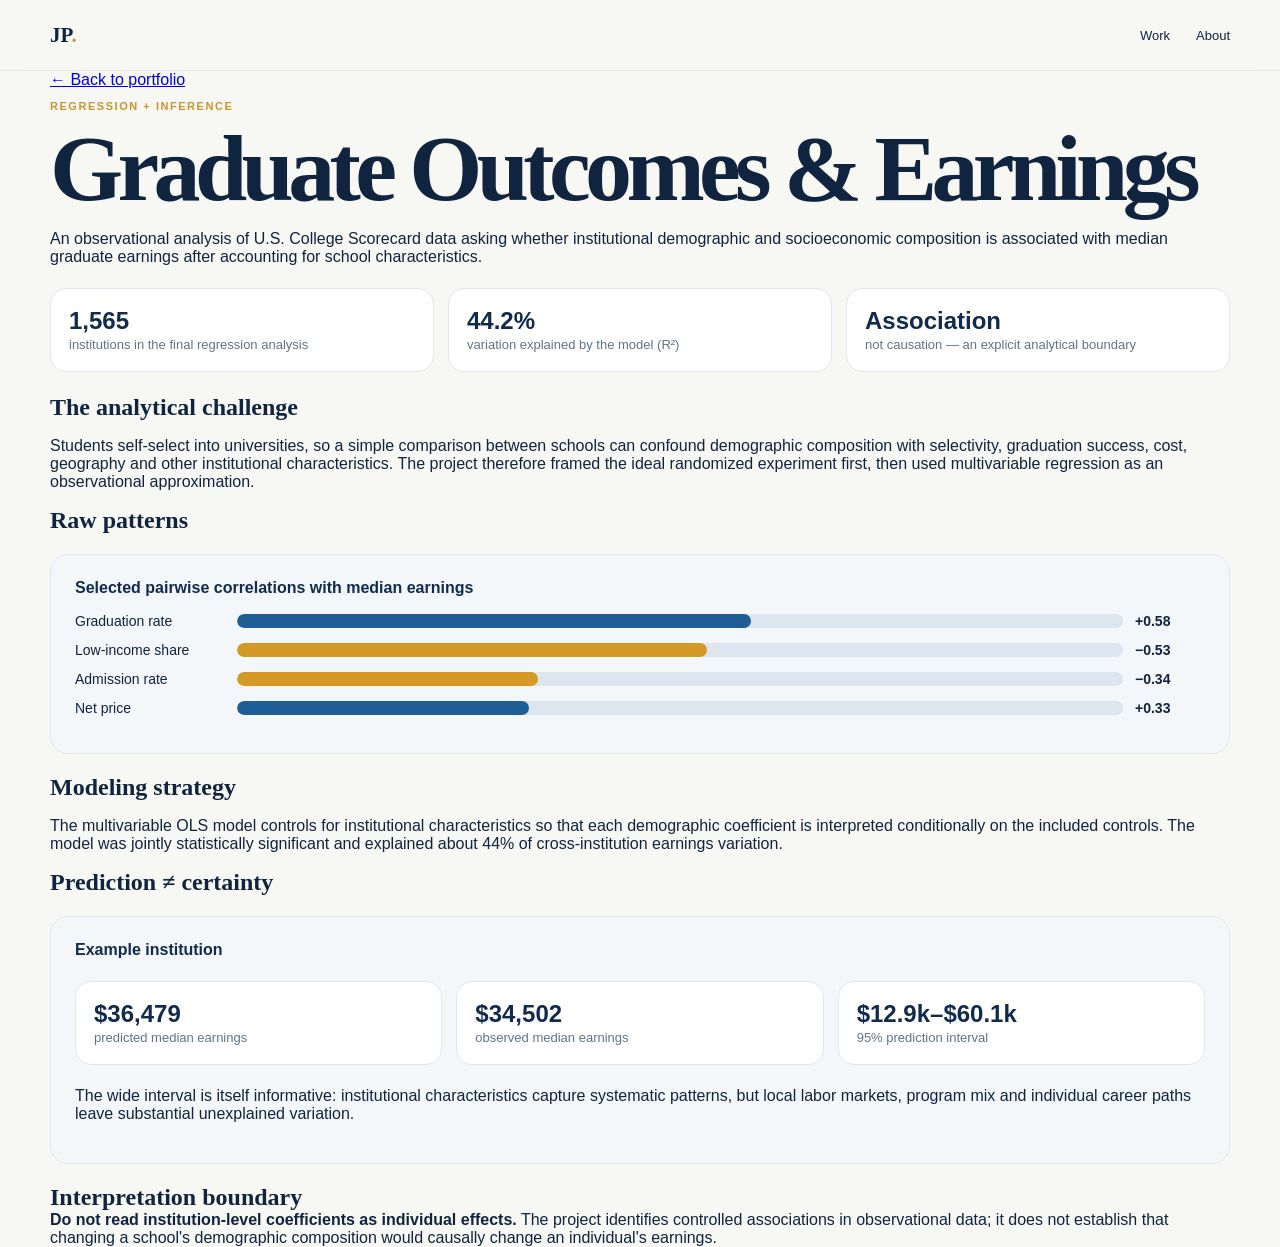
==== earnings.html @ ed6570e9 "version3 via upload" ====
<!doctype html><html lang="en"><head><meta charset="utf-8"><meta name="viewport" content="width=device-width,initial-scale=1"><title>Graduate Earnings | Jin Pansirigorn</title><link rel="stylesheet" href="styles.css"><link rel="stylesheet" href="case.css"></head><body><header><nav class="shell"><a class="brand" href="index.html">JP<span>.</span></a><div><a href="index.html#work">Work</a><a href="index.html#about">About</a></div></nav></header><main class="case shell"><a class="back" href="index.html">← Back to portfolio</a><p class="eyebrow">REGRESSION + INFERENCE</p><h1>Graduate Outcomes & Earnings</h1><p class="case-lede">An observational analysis of U.S. College Scorecard data asking whether institutional demographic and socioeconomic composition is associated with median graduate earnings after accounting for school characteristics.</p><div class="insight-grid"><div class="insight-card"><b>1,565</b><span>institutions in the final regression analysis</span></div><div class="insight-card"><b>44.2%</b><span>variation explained by the model (R²)</span></div><div class="insight-card"><b>Association</b><span>not causation — an explicit analytical boundary</span></div></div><section><h2>The analytical challenge</h2><p>Students self-select into universities, so a simple comparison between schools can confound demographic composition with selectivity, graduation success, cost, geography and other institutional characteristics. The project therefore framed the ideal randomized experiment first, then used multivariable regression as an observational approximation.</p></section><section><h2>Raw patterns</h2><div class="chart-card"><div class="chart-title">Selected pairwise correlations with median earnings</div><div class="hbar-row"><span>Graduation rate</span><div class="hbar-track"><div class="hbar-fill" style="width:58%"></div></div><b>+0.58</b></div><div class="hbar-row"><span>Low-income share</span><div class="hbar-track"><div class="hbar-fill gold" style="width:53%"></div></div><b>−0.53</b></div><div class="hbar-row"><span>Admission rate</span><div class="hbar-track"><div class="hbar-fill gold" style="width:34%"></div></div><b>−0.34</b></div><div class="hbar-row"><span>Net price</span><div class="hbar-track"><div class="hbar-fill" style="width:33%"></div></div><b>+0.33</b></div></div></section><section><h2>Modeling strategy</h2><p>The multivariable OLS model controls for institutional characteristics so that each demographic coefficient is interpreted conditionally on the included controls. The model was jointly statistically significant and explained about 44% of cross-institution earnings variation.</p></section><section><h2>Prediction ≠ certainty</h2><div class="chart-card"><div class="chart-title">Example institution</div><div class="insight-grid"><div class="insight-card"><b>$36,479</b><span>predicted median earnings</span></div><div class="insight-card"><b>$34,502</b><span>observed median earnings</span></div><div class="insight-card"><b>$12.9k–$60.1k</b><span>95% prediction interval</span></div></div><p>The wide interval is itself informative: institutional characteristics capture systematic patterns, but local labor markets, program mix and individual career paths leave substantial unexplained variation.</p></div></section><section><h2>Interpretation boundary</h2><div class="note"><b>Do not read institution-level coefficients as individual effects.</b> The project identifies controlled associations in observational data; it does not establish that changing a school's demographic composition would causally change an individual's earnings.</div></section></main></body></html>
---- styles.css ----
:root{--ink:#10243f;--muted:#667487;--paper:#f7f7f4;--white:#fff;--line:#dfe4e7;--gold:#c9952e;--blue:#28517f;--green:#275f50}*{box-sizing:border-box}html{scroll-behavior:smooth}body{margin:0;background:var(--paper);color:var(--ink);font-family:'DM Sans',sans-serif}.shell{width:min(1180px,calc(100% - 48px));margin:auto}header{position:sticky;top:0;z-index:9;background:rgba(247,247,244,.9);backdrop-filter:blur(12px);border-bottom:1px solid #e7e9e8}nav{height:70px;display:flex;align-items:center;justify-content:space-between}nav div{display:flex;gap:26px}nav a{color:var(--ink);text-decoration:none;font-size:13px}.brand{font:800 21px Manrope}.brand span,.eyebrow,.section-head>div>p,small{color:var(--gold)}.hero{padding:105px 0 65px}.eyebrow,.section-head>div>p,small{font-size:11px;letter-spacing:.14em;font-weight:800}h1,h2,h3{font-family:Manrope;margin:0}h1{font-size:clamp(54px,7.5vw,94px);line-height:.97;letter-spacing:-.06em}h1 em{font-style:normal;color:var(--blue)}.lede{font-size:20px;color:var(--muted);max-width:680px;line-height:1.55;margin:30px 0}.actions{display:flex;gap:10px}.btn{padding:12px 17px;border:1px solid #ccd4da;border-radius:8px;color:var(--ink);text-decoration:none;font-weight:700;font-size:13px;background:#fff}.dark{background:var(--ink);color:#fff}.skills{margin-top:75px;padding:16px 0;border-block:1px solid var(--line);display:flex;flex-wrap:wrap}.skills span{padding:0 17px;border-right:1px solid var(--line);font-size:12px;color:var(--muted)}.skills span:first-child{padding-left:0}.work{padding:90px 0 20px}.section-head{display:grid;grid-template-columns:1.3fr .7fr;gap:60px;align-items:end;margin-bottom:42px}.section-head h2,.about h2{font-size:clamp(34px,4.2vw,54px);letter-spacing:-.04em;line-height:1.06}.section-head>span{color:var(--muted);font-size:14px;line-height:1.6}.project{display:grid;grid-template-columns:1.02fr .98fr;background:#fff;border:1px solid var(--line);border-radius:18px;overflow:hidden;margin-bottom:24px;min-height:510px;color:inherit;text-decoration:none;transition:.2s}.project:hover{transform:translateY(-2px);box-shadow:0 18px 45px rgba(16,36,63,.07)}.copy{padding:46px}.copy h3{font-size:39px;letter-spacing:-.04em;line-height:1.08;margin:20px 0 14px}.copy>p{font-size:16px;line-height:1.6;color:var(--muted)}.kpis{display:grid;grid-template-columns:repeat(3,1fr);border-block:1px solid var(--line);margin:27px 0}.kpis b{padding:17px 8px 17px 0;font:700 26px Manrope}.kpis i{display:block;font:400 11px 'DM Sans';color:var(--muted);margin-top:4px}blockquote{margin:25px 0 0;padding:17px 18px;background:#f0f4f7;border-left:3px solid var(--blue);font-size:13px;line-height:1.5}blockquote strong{margin-right:14px}.goldquote{background:#fbf6e9;border-color:var(--gold)}.tags{font-size:11px;color:#59697b;margin-top:22px}.link{display:inline-block;margin-top:26px;font-weight:800;font-size:13px}.visual{padding:38px;background:#e9eef2;display:flex;align-items:center;justify-content:center;position:relative}.insurance{display:grid;grid-template-columns:1fr auto 1fr auto 1fr;gap:10px;align-content:center}.model{background:#fff;border:1px solid #d7dfe5;border-radius:12px;padding:19px;min-height:145px;display:flex;flex-direction:column;justify-content:center}.model span{font-size:10px;color:var(--muted)}.model b{font:700 18px Manrope;margin:8px 0}.model i{font-size:10px;color:var(--blue)}.model.gold{background:#fff9e9;border-color:#ead6a3}.plus,.arrow{font:700 20px Manrope}.spark{position:absolute;bottom:36px;left:38px;right:38px;height:74px;display:flex;align-items:flex-end;gap:7px}.spark i{flex:1;background:rgba(40,81,127,.24);border-radius:3px 3px 0 0}.spark i:nth-child(1){height:28%}.spark i:nth-child(2){height:45%}.spark i:nth-child(3){height:34%}.spark i:nth-child(4){height:72%}.spark i:nth-child(5){height:53%}.spark i:nth-child(6){height:88%;background:var(--gold)}.spark i:nth-child(7){height:61%}.spark i:nth-child(8){height:77%}.sql{background:var(--ink);color:#fff;display:block;padding:55px}.sqlhead{display:flex;justify-content:space-between;margin-bottom:50px}.sqlhead b{font:700 20px Manrope}.sqlhead span{font-size:11px;color:#b8c5d2}.barlabel{display:flex;justify-content:space-between;font-size:11px;margin:18px 0 6px}.bar{height:16px;background:#31445c;border-radius:999px;overflow:hidden}.bar i{display:block;height:100%;background:var(--gold);border-radius:999px}.code{margin-top:55px;border:1px solid #3d526a;border-radius:10px;padding:20px;font:13px/1.7 monospace;color:#dce5ec}.health{background:#eef3f1;display:block;padding:55px}.health h4{font:700 19px Manrope;margin:0 0 40px}.risk{display:grid;grid-template-columns:80px 1fr 52px;gap:10px;align-items:center;margin:18px 0;font-size:11px}.risk>i{height:13px;background:#d3dfdb;border-radius:999px;overflow:hidden}.risk>i b{display:block;height:100%;background:var(--green);border-radius:999px}.health>p{font-size:11px;color:var(--muted)}.clusters{height:130px;display:flex;align-items:end;justify-content:center;gap:16px}.clusters i{width:88px;border-radius:50% 50% 15px 15px;background:rgba(39,95,80,.28)}.clusters i:nth-child(1){height:105px}.clusters i:nth-child(2){height:70px;background:rgba(201,149,46,.38)}.clusters i:nth-child(3){height:84px;background:rgba(40,81,127,.28)}.health small{display:block;text-align:center;color:var(--muted)}.more{padding:90px 0}.moregrid{display:grid;grid-template-columns:repeat(2,1fr);gap:14px;margin-top:25px}.moregrid article{background:#fff;border:1px solid var(--line);border-radius:14px;padding:30px;min-height:200px}.moregrid h3{font-size:24px;margin:17px 0 8px}.moregrid p{color:var(--muted);font-size:13px;line-height:1.6}.about{border-top:1px solid var(--line);padding:90px 0;display:grid;grid-template-columns:1fr 1fr;gap:80px}.about>div:last-child{font-size:17px;line-height:1.65;color:var(--muted)}footer{border-top:1px solid var(--line);padding:28px 0 40px;display:flex;justify-content:space-between;font-size:11px;color:var(--muted)}footer a{color:var(--ink);text-decoration:none}@media(max-width:820px){.shell{width:min(100% - 28px,1180px)}.hero{padding-top:70px}.skills span{padding:6px 9px;border:0}.section-head,.project,.about{grid-template-columns:1fr}.section-head{gap:15px}.copy{padding:30px}.copy h3{font-size:31px}.visual{min-height:390px}.insurance{grid-template-columns:1fr}.plus,.arrow{display:none}.spark{display:none}.moregrid{grid-template-columns:1fr}.about{gap:30px}footer span{display:none}}
.moregrid article{position:relative;transition:.25s ease}.moregrid article:hover{transform:translateY(-4px);box-shadow:0 18px 45px rgba(16,42,67,.10)}.moregrid a{color:inherit;text-decoration:none}.moregrid .mini-link{display:inline-block;margin-top:18px;font-weight:700;color:#15365b}.mini-metric{display:flex;gap:8px;flex-wrap:wrap;margin-top:14px}.mini-metric span{font-size:12px;background:#eef3f7;padding:7px 9px;border-radius:999px;color:#52677d}
---- case.css ----
.casehero{padding:100px 0 65px;border-bottom:1px solid var(--line)}.casehero h1{font-size:clamp(58px,8vw,100px);margin:20px 0}.casehero>p{font-size:20px;line-height:1.55;color:var(--muted);max-width:760px}.casekpis{display:grid;grid-template-columns:repeat(4,1fr);margin-top:50px;border-block:1px solid var(--line)}.casekpis b{font:700 28px Manrope;padding:20px 10px 20px 0}.casekpis i{display:block;font:400 11px 'DM Sans';color:var(--muted);margin-top:5px}.casebody{display:grid;grid-template-columns:220px 1fr;gap:80px;padding:75px 0 100px}.casebody aside{position:sticky;top:100px;align-self:start;display:flex;flex-direction:column;gap:8px;font-size:12px;color:var(--muted)}.casebody aside b{font-size:10px;letter-spacing:.14em;color:var(--ink);margin-bottom:4px}.casebody aside hr{border:0;border-top:1px solid var(--line);width:100%;margin:18px 0}.casebody article{max-width:800px}.casebody h2{font-size:34px;letter-spacing:-.035em;margin:0 0 18px;padding-top:55px}.casebody h2:first-child{padding-top:0}.casebody article>p{font-size:16px;line-height:1.75;color:#526174}.callout,.takeaway{margin:28px 0;padding:24px;border-radius:12px;background:#eef3f6;border-left:4px solid var(--blue);display:grid;grid-template-columns:180px 1fr;gap:22px;line-height:1.6}.takeaway{background:#faf6e9;border-color:var(--gold)}.takeaway p{margin:0;color:#526174}.flow{display:grid;grid-template-columns:1fr auto 1fr auto 1fr;align-items:center;gap:12px;margin:30px 0}.flow>div{border:1px solid var(--line);background:#fff;border-radius:12px;padding:22px;min-height:130px}.flow small{display:block}.flow b{display:block;font:700 18px Manrope;margin:9px 0}.flow span{font-size:12px;color:var(--muted)}.flow>i{font:700 22px Manrope}.resultgrid{display:grid;grid-template-columns:1fr 1fr;gap:14px;margin:25px 0}.resultgrid>div{background:#fff;border:1px solid var(--line);border-radius:12px;padding:24px}.resultgrid small,.resultgrid b,.resultgrid strong,.resultgrid span{display:block}.resultgrid b{font:700 18px Manrope;margin:10px 0}.resultgrid strong{font:800 34px Manrope;color:var(--blue)}.resultgrid span{font-size:11px;color:var(--muted)}.codebox{background:var(--ink);color:#e3eaf0;border-radius:12px;padding:25px;font:14px/1.7 monospace;margin:25px 0}.actionsgrid{display:grid;grid-template-columns:1fr 1fr;gap:12px;margin:25px 0}.actionsgrid>div{background:#fff;border:1px solid var(--line);border-radius:12px;padding:22px}.actionsgrid b{display:block;margin-bottom:8px}.actionsgrid span{font-size:13px;line-height:1.55;color:var(--muted)}@media(max-width:820px){.casekpis{grid-template-columns:1fr 1fr}.casebody{grid-template-columns:1fr;gap:20px}.casebody aside{position:static;display:none}.flow{grid-template-columns:1fr}.flow>i{display:none}.callout,.takeaway,.actionsgrid{grid-template-columns:1fr}.casehero{padding-top:70px}}
.chart-card{background:#f4f7fa;border:1px solid #dfe7ee;border-radius:18px;padding:24px;margin:20px 0}.chart-title{font-weight:800;color:#102b4e;margin-bottom:16px}.hbar-row{display:grid;grid-template-columns:150px 1fr 70px;gap:12px;align-items:center;margin:13px 0;font-size:14px}.hbar-track{height:14px;background:#dde6ee;border-radius:999px;overflow:hidden}.hbar-fill{height:100%;background:#1f5d96;border-radius:999px}.hbar-fill.gold{background:#d49a25}.hbar-fill.dark{background:#173554}.insight-grid{display:grid;grid-template-columns:repeat(3,1fr);gap:14px;margin:22px 0}.insight-card{border:1px solid #dfe7ee;border-radius:16px;padding:18px;background:white}.insight-card b{display:block;font-size:24px;color:#102b4e}.insight-card span{font-size:13px;color:#60748a}.flow{display:flex;gap:10px;align-items:stretch;flex-wrap:wrap;margin:22px 0}.flow div{flex:1;min-width:150px;border:1px solid #dfe7ee;background:#f6f8fa;padding:18px;border-radius:15px}.flow b{display:block;margin-bottom:6px}.flow em{align-self:center;font-style:normal;font-weight:800;color:#c78d1e}.matrix{display:grid;grid-template-columns:1fr 1fr;gap:10px;margin:20px 0}.matrix div{padding:18px;border-radius:14px;background:#f4f7fa;border:1px solid #e0e7ed}.matrix b{display:block;color:#102b4e;margin-bottom:5px}@media(max-width:720px){.insight-grid{grid-template-columns:1fr}.hbar-row{grid-template-columns:100px 1fr 55px}.matrix{grid-template-columns:1fr}}
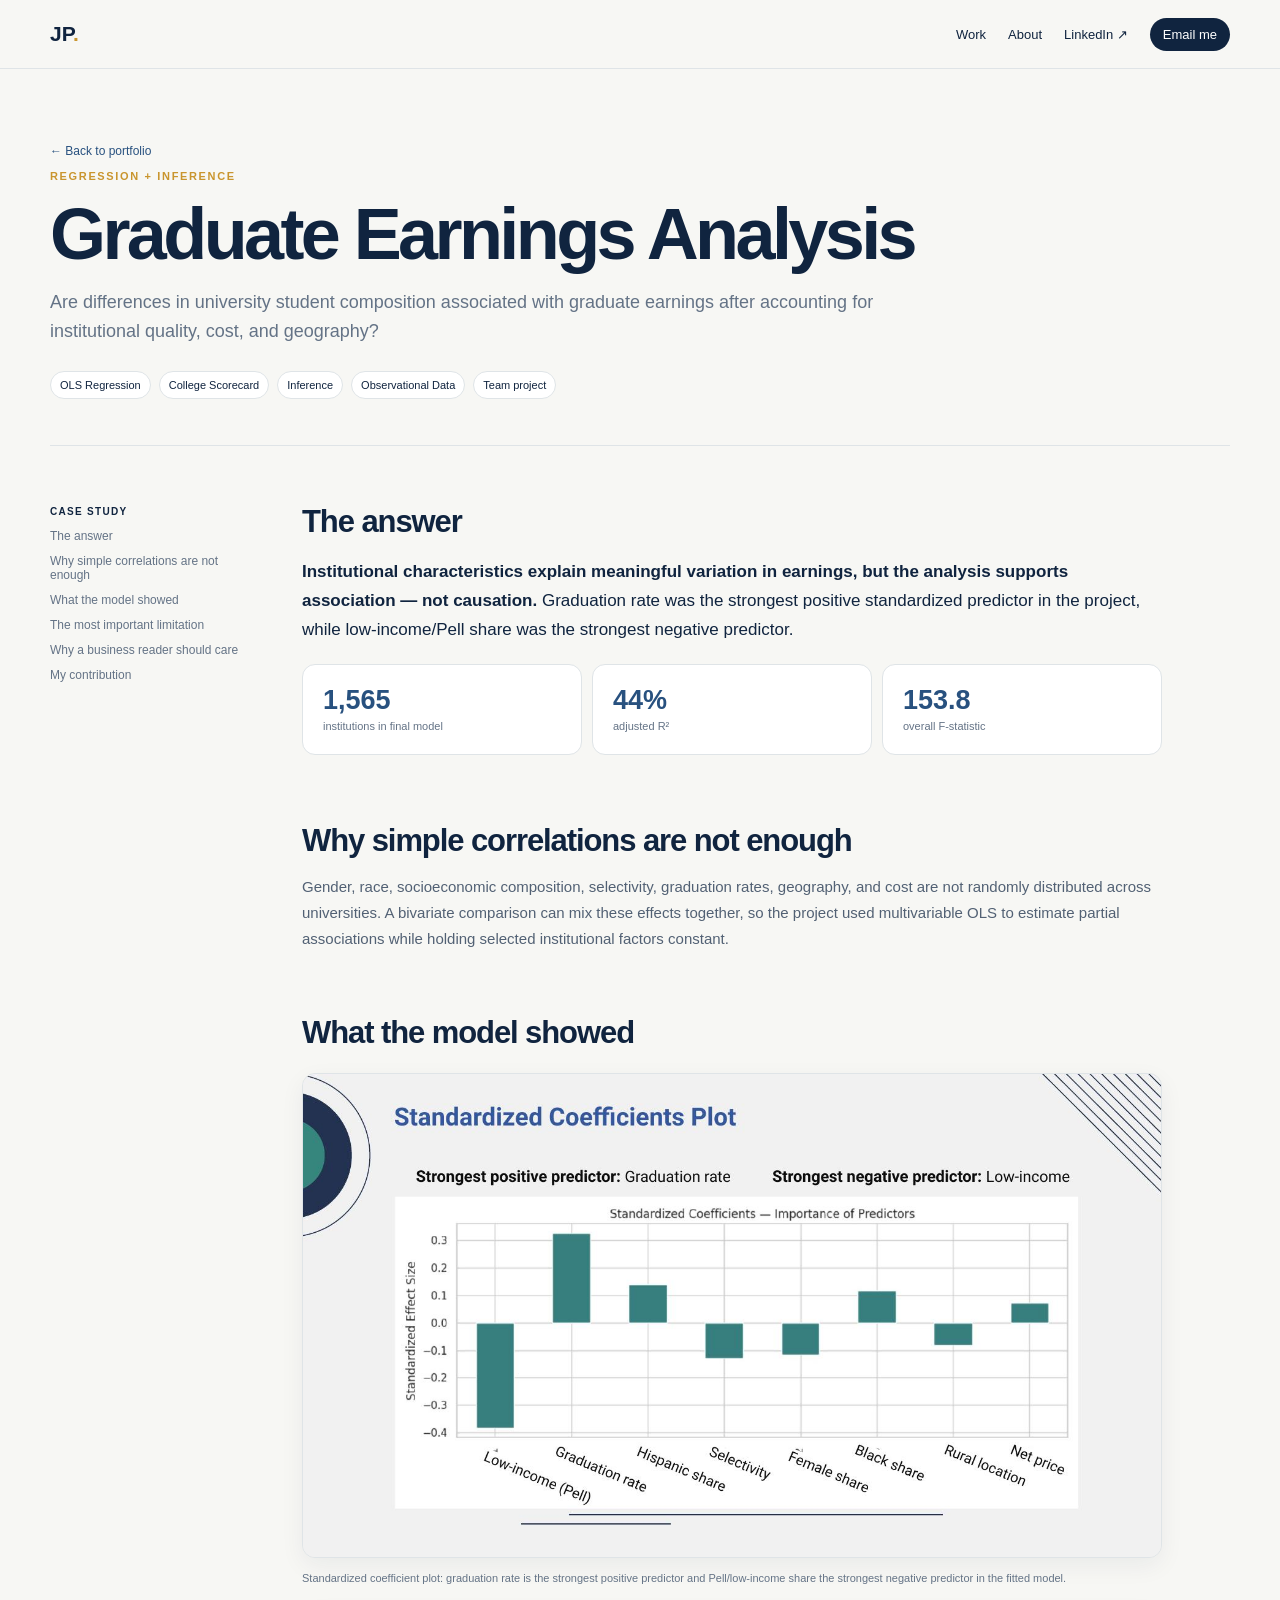
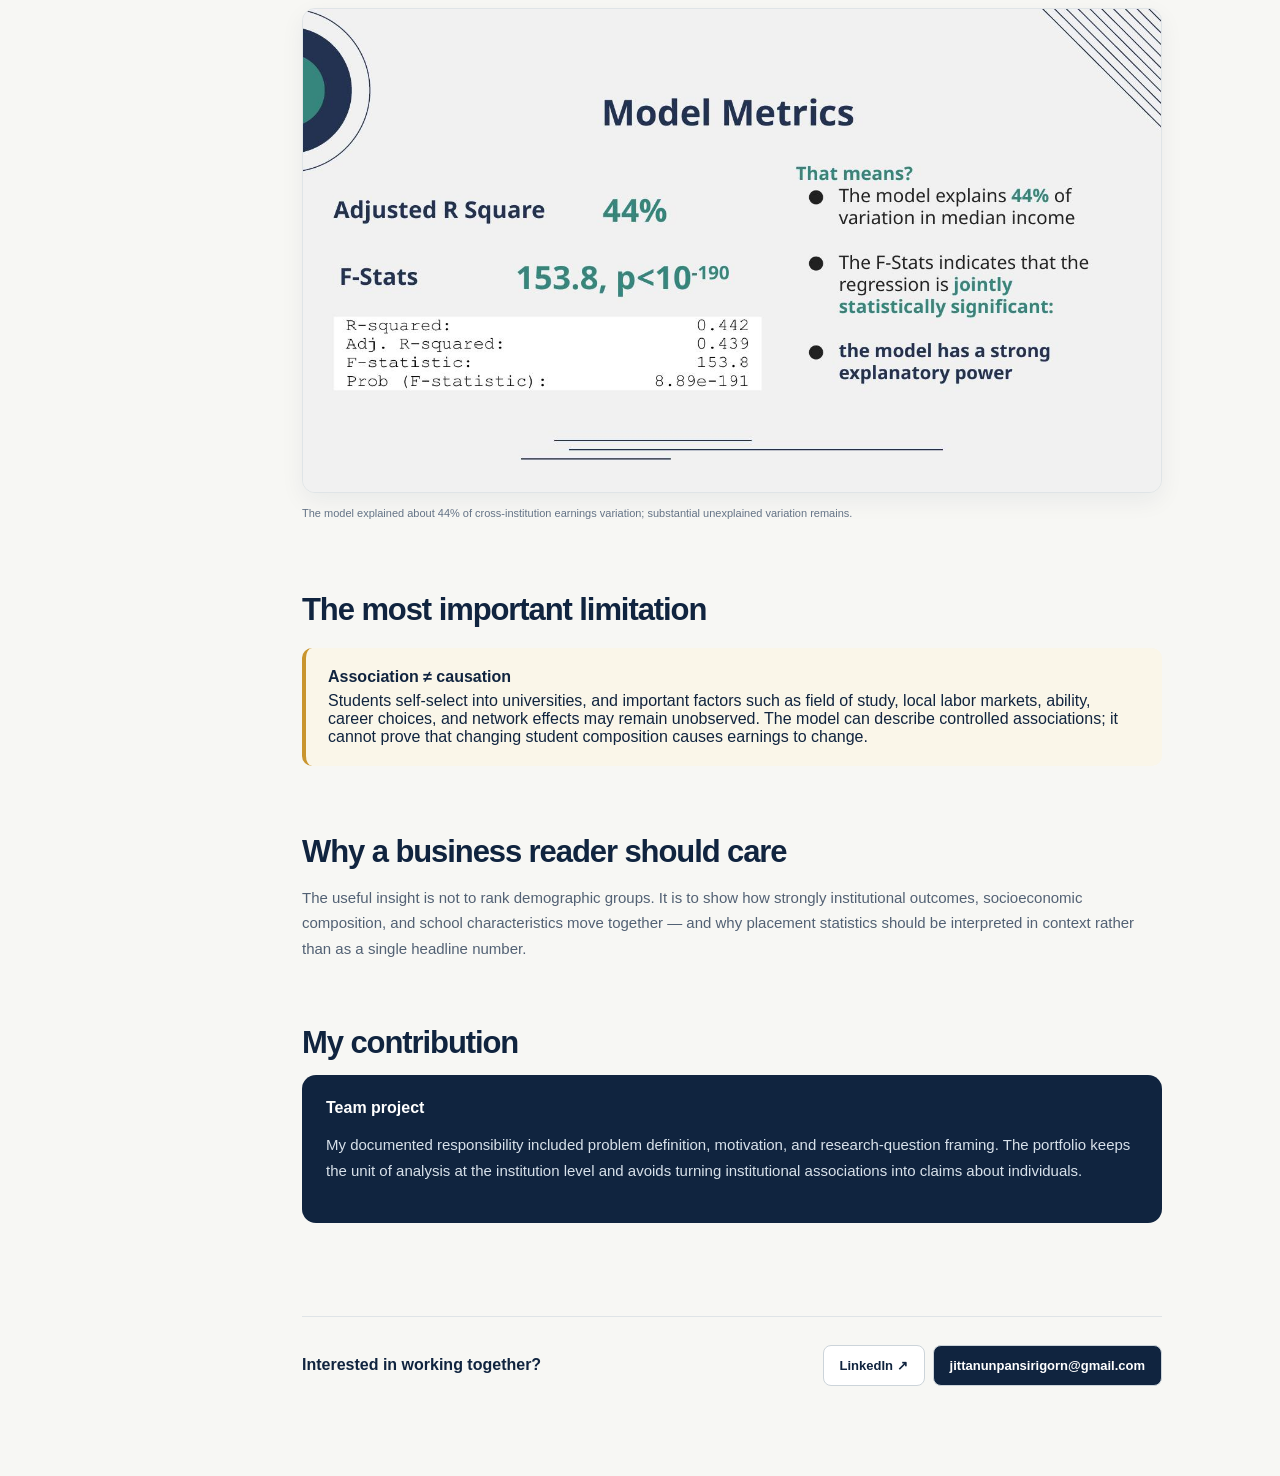
==== commit e80023dd: "V4 files added via upload" ====
--- a/earnings.html
+++ b/earnings.html
@@ -1 +1 @@
-<!doctype html><html lang="en"><head><meta charset="utf-8"><meta name="viewport" content="width=device-width,initial-scale=1"><title>Graduate Earnings | Jin Pansirigorn</title><link rel="stylesheet" href="styles.css"><link rel="stylesheet" href="case.css"></head><body><header><nav class="shell"><a class="brand" href="index.html">JP<span>.</span></a><div><a href="index.html#work">Work</a><a href="index.html#about">About</a></div></nav></header><main class="case shell"><a class="back" href="index.html">← Back to portfolio</a><p class="eyebrow">REGRESSION + INFERENCE</p><h1>Graduate Outcomes & Earnings</h1><p class="case-lede">An observational analysis of U.S. College Scorecard data asking whether institutional demographic and socioeconomic composition is associated with median graduate earnings after accounting for school characteristics.</p><div class="insight-grid"><div class="insight-card"><b>1,565</b><span>institutions in the final regression analysis</span></div><div class="insight-card"><b>44.2%</b><span>variation explained by the model (R²)</span></div><div class="insight-card"><b>Association</b><span>not causation — an explicit analytical boundary</span></div></div><section><h2>The analytical challenge</h2><p>Students self-select into universities, so a simple comparison between schools can confound demographic composition with selectivity, graduation success, cost, geography and other institutional characteristics. The project therefore framed the ideal randomized experiment first, then used multivariable regression as an observational approximation.</p></section><section><h2>Raw patterns</h2><div class="chart-card"><div class="chart-title">Selected pairwise correlations with median earnings</div><div class="hbar-row"><span>Graduation rate</span><div class="hbar-track"><div class="hbar-fill" style="width:58%"></div></div><b>+0.58</b></div><div class="hbar-row"><span>Low-income share</span><div class="hbar-track"><div class="hbar-fill gold" style="width:53%"></div></div><b>−0.53</b></div><div class="hbar-row"><span>Admission rate</span><div class="hbar-track"><div class="hbar-fill gold" style="width:34%"></div></div><b>−0.34</b></div><div class="hbar-row"><span>Net price</span><div class="hbar-track"><div class="hbar-fill" style="width:33%"></div></div><b>+0.33</b></div></div></section><section><h2>Modeling strategy</h2><p>The multivariable OLS model controls for institutional characteristics so that each demographic coefficient is interpreted conditionally on the included controls. The model was jointly statistically significant and explained about 44% of cross-institution earnings variation.</p></section><section><h2>Prediction ≠ certainty</h2><div class="chart-card"><div class="chart-title">Example institution</div><div class="insight-grid"><div class="insight-card"><b>$36,479</b><span>predicted median earnings</span></div><div class="insight-card"><b>$34,502</b><span>observed median earnings</span></div><div class="insight-card"><b>$12.9k–$60.1k</b><span>95% prediction interval</span></div></div><p>The wide interval is itself informative: institutional characteristics capture systematic patterns, but local labor markets, program mix and individual career paths leave substantial unexplained variation.</p></div></section><section><h2>Interpretation boundary</h2><div class="note"><b>Do not read institution-level coefficients as individual effects.</b> The project identifies controlled associations in observational data; it does not establish that changing a school's demographic composition would causally change an individual's earnings.</div></section></main></body></html>
+<!doctype html><html lang="en"><head><meta charset="utf-8"><meta name="viewport" content="width=device-width,initial-scale=1"><title>Graduate Earnings Analysis | Jin Pansirigorn</title><link rel="stylesheet" href="styles.css"></head><body><header><nav class="shell"><a class="brand" href="index.html">JP<span>.</span></a><div class="links"><a href="index.html#work">Work</a><a href="index.html#about">About</a><a href="https://www.linkedin.com/in/jittanun-pansirigorn/" target="_blank">LinkedIn ↗</a><a class="contact-pill" href="mailto:jittanunpansirigorn@gmail.com">Email me</a></div></nav></header><main><div class="casehero shell"><a class="back" href="index.html">← Back to portfolio</a><p class="eyebrow">REGRESSION + INFERENCE</p><h1>Graduate Earnings Analysis</h1><p class="summary">Are differences in university student composition associated with graduate earnings after accounting for institutional quality, cost, and geography?</p><div class="case-meta"><span>OLS Regression</span><span>College Scorecard</span><span>Inference</span><span>Observational Data</span><span>Team project</span></div></div><div class="casebody shell"><aside class="toc"><b>CASE STUDY</b><a href="#answer">The answer</a><a href="#problem">Why simple correlations are not enough</a><a href="#evidence">What the model showed</a><a href="#causality">The most important limitation</a><a href="#decision">Why a business reader should care</a><a href="#role">My contribution</a></aside><article class="article"><section id="answer"><h2>The answer</h2><p class="plain"><b>Institutional characteristics explain meaningful variation in earnings, but the analysis supports association — not causation.</b> Graduation rate was the strongest positive standardized predictor in the project, while low-income/Pell share was the strongest negative predictor.</p><div class="atglance"><div class="metric"><strong>1,565</strong><span>institutions in final model</span></div><div class="metric"><strong>44%</strong><span>adjusted R²</span></div><div class="metric"><strong>153.8</strong><span>overall F-statistic</span></div></div></section><section id="problem"><h2>Why simple correlations are not enough</h2><p>Gender, race, socioeconomic composition, selectivity, graduation rates, geography, and cost are not randomly distributed across universities. A bivariate comparison can mix these effects together, so the project used multivariable OLS to estimate partial associations while holding selected institutional factors constant.</p></section><section id="evidence"><h2>What the model showed</h2><figure class="figure"><img src="assets/earnings-14.jpg" alt="Standardized coefficient plot"><figcaption>Standardized coefficient plot: graduation rate is the strongest positive predictor and Pell/low-income share the strongest negative predictor in the fitted model.</figcaption></figure><figure class="figure"><img src="assets/earnings-18.jpg" alt="Regression model metrics"><figcaption>The model explained about 44% of cross-institution earnings variation; substantial unexplained variation remains.</figcaption></figure></section><section id="causality"><h2>The most important limitation</h2><div class="callout gold"><b>Association ≠ causation</b> Students self-select into universities, and important factors such as field of study, local labor markets, ability, career choices, and network effects may remain unobserved. The model can describe controlled associations; it cannot prove that changing student composition causes earnings to change.</div></section><section id="decision"><h2>Why a business reader should care</h2><p>The useful insight is not to rank demographic groups. It is to show how strongly institutional outcomes, socioeconomic composition, and school characteristics move together — and why placement statistics should be interpreted in context rather than as a single headline number.</p></section><section id="role"><h2>My contribution</h2><div class="contribution"><b>Team project</b><p>My documented responsibility included problem definition, motivation, and research-question framing. The portfolio keeps the unit of analysis at the institution level and avoids turning institutional associations into claims about individuals.</p></div></section><div class="contactstrip"><b>Interested in working together?</b><div><a class="btn" target="_blank" href="https://www.linkedin.com/in/jittanun-pansirigorn/">LinkedIn ↗</a><a class="btn dark" href="mailto:jittanunpansirigorn@gmail.com">jittanunpansirigorn@gmail.com</a></div></div></article></div></main></body></html>
--- a/styles.css
+++ b/styles.css
@@ -1,2 +1,5 @@
-:root{--ink:#10243f;--muted:#667487;--paper:#f7f7f4;--white:#fff;--line:#dfe4e7;--gold:#c9952e;--blue:#28517f;--green:#275f50}*{box-sizing:border-box}html{scroll-behavior:smooth}body{margin:0;background:var(--paper);color:var(--ink);font-family:'DM Sans',sans-serif}.shell{width:min(1180px,calc(100% - 48px));margin:auto}header{position:sticky;top:0;z-index:9;background:rgba(247,247,244,.9);backdrop-filter:blur(12px);border-bottom:1px solid #e7e9e8}nav{height:70px;display:flex;align-items:center;justify-content:space-between}nav div{display:flex;gap:26px}nav a{color:var(--ink);text-decoration:none;font-size:13px}.brand{font:800 21px Manrope}.brand span,.eyebrow,.section-head>div>p,small{color:var(--gold)}.hero{padding:105px 0 65px}.eyebrow,.section-head>div>p,small{font-size:11px;letter-spacing:.14em;font-weight:800}h1,h2,h3{font-family:Manrope;margin:0}h1{font-size:clamp(54px,7.5vw,94px);line-height:.97;letter-spacing:-.06em}h1 em{font-style:normal;color:var(--blue)}.lede{font-size:20px;color:var(--muted);max-width:680px;line-height:1.55;margin:30px 0}.actions{display:flex;gap:10px}.btn{padding:12px 17px;border:1px solid #ccd4da;border-radius:8px;color:var(--ink);text-decoration:none;font-weight:700;font-size:13px;background:#fff}.dark{background:var(--ink);color:#fff}.skills{margin-top:75px;padding:16px 0;border-block:1px solid var(--line);display:flex;flex-wrap:wrap}.skills span{padding:0 17px;border-right:1px solid var(--line);font-size:12px;color:var(--muted)}.skills span:first-child{padding-left:0}.work{padding:90px 0 20px}.section-head{display:grid;grid-template-columns:1.3fr .7fr;gap:60px;align-items:end;margin-bottom:42px}.section-head h2,.about h2{font-size:clamp(34px,4.2vw,54px);letter-spacing:-.04em;line-height:1.06}.section-head>span{color:var(--muted);font-size:14px;line-height:1.6}.project{display:grid;grid-template-columns:1.02fr .98fr;background:#fff;border:1px solid var(--line);border-radius:18px;overflow:hidden;margin-bottom:24px;min-height:510px;color:inherit;text-decoration:none;transition:.2s}.project:hover{transform:translateY(-2px);box-shadow:0 18px 45px rgba(16,36,63,.07)}.copy{padding:46px}.copy h3{font-size:39px;letter-spacing:-.04em;line-height:1.08;margin:20px 0 14px}.copy>p{font-size:16px;line-height:1.6;color:var(--muted)}.kpis{display:grid;grid-template-columns:repeat(3,1fr);border-block:1px solid var(--line);margin:27px 0}.kpis b{padding:17px 8px 17px 0;font:700 26px Manrope}.kpis i{display:block;font:400 11px 'DM Sans';color:var(--muted);margin-top:4px}blockquote{margin:25px 0 0;padding:17px 18px;background:#f0f4f7;border-left:3px solid var(--blue);font-size:13px;line-height:1.5}blockquote strong{margin-right:14px}.goldquote{background:#fbf6e9;border-color:var(--gold)}.tags{font-size:11px;color:#59697b;margin-top:22px}.link{display:inline-block;margin-top:26px;font-weight:800;font-size:13px}.visual{padding:38px;background:#e9eef2;display:flex;align-items:center;justify-content:center;position:relative}.insurance{display:grid;grid-template-columns:1fr auto 1fr auto 1fr;gap:10px;align-content:center}.model{background:#fff;border:1px solid #d7dfe5;border-radius:12px;padding:19px;min-height:145px;display:flex;flex-direction:column;justify-content:center}.model span{font-size:10px;color:var(--muted)}.model b{font:700 18px Manrope;margin:8px 0}.model i{font-size:10px;color:var(--blue)}.model.gold{background:#fff9e9;border-color:#ead6a3}.plus,.arrow{font:700 20px Manrope}.spark{position:absolute;bottom:36px;left:38px;right:38px;height:74px;display:flex;align-items:flex-end;gap:7px}.spark i{flex:1;background:rgba(40,81,127,.24);border-radius:3px 3px 0 0}.spark i:nth-child(1){height:28%}.spark i:nth-child(2){height:45%}.spark i:nth-child(3){height:34%}.spark i:nth-child(4){height:72%}.spark i:nth-child(5){height:53%}.spark i:nth-child(6){height:88%;background:var(--gold)}.spark i:nth-child(7){height:61%}.spark i:nth-child(8){height:77%}.sql{background:var(--ink);color:#fff;display:block;padding:55px}.sqlhead{display:flex;justify-content:space-between;margin-bottom:50px}.sqlhead b{font:700 20px Manrope}.sqlhead span{font-size:11px;color:#b8c5d2}.barlabel{display:flex;justify-content:space-between;font-size:11px;margin:18px 0 6px}.bar{height:16px;background:#31445c;border-radius:999px;overflow:hidden}.bar i{display:block;height:100%;background:var(--gold);border-radius:999px}.code{margin-top:55px;border:1px solid #3d526a;border-radius:10px;padding:20px;font:13px/1.7 monospace;color:#dce5ec}.health{background:#eef3f1;display:block;padding:55px}.health h4{font:700 19px Manrope;margin:0 0 40px}.risk{display:grid;grid-template-columns:80px 1fr 52px;gap:10px;align-items:center;margin:18px 0;font-size:11px}.risk>i{height:13px;background:#d3dfdb;border-radius:999px;overflow:hidden}.risk>i b{display:block;height:100%;background:var(--green);border-radius:999px}.health>p{font-size:11px;color:var(--muted)}.clusters{height:130px;display:flex;align-items:end;justify-content:center;gap:16px}.clusters i{width:88px;border-radius:50% 50% 15px 15px;background:rgba(39,95,80,.28)}.clusters i:nth-child(1){height:105px}.clusters i:nth-child(2){height:70px;background:rgba(201,149,46,.38)}.clusters i:nth-child(3){height:84px;background:rgba(40,81,127,.28)}.health small{display:block;text-align:center;color:var(--muted)}.more{padding:90px 0}.moregrid{display:grid;grid-template-columns:repeat(2,1fr);gap:14px;margin-top:25px}.moregrid article{background:#fff;border:1px solid var(--line);border-radius:14px;padding:30px;min-height:200px}.moregrid h3{font-size:24px;margin:17px 0 8px}.moregrid p{color:var(--muted);font-size:13px;line-height:1.6}.about{border-top:1px solid var(--line);padding:90px 0;display:grid;grid-template-columns:1fr 1fr;gap:80px}.about>div:last-child{font-size:17px;line-height:1.65;color:var(--muted)}footer{border-top:1px solid var(--line);padding:28px 0 40px;display:flex;justify-content:space-between;font-size:11px;color:var(--muted)}footer a{color:var(--ink);text-decoration:none}@media(max-width:820px){.shell{width:min(100% - 28px,1180px)}.hero{padding-top:70px}.skills span{padding:6px 9px;border:0}.section-head,.project,.about{grid-template-columns:1fr}.section-head{gap:15px}.copy{padding:30px}.copy h3{font-size:31px}.visual{min-height:390px}.insurance{grid-template-columns:1fr}.plus,.arrow{display:none}.spark{display:none}.moregrid{grid-template-columns:1fr}.about{gap:30px}footer span{display:none}}
-.moregrid article{position:relative;transition:.25s ease}.moregrid article:hover{transform:translateY(-4px);box-shadow:0 18px 45px rgba(16,42,67,.10)}.moregrid a{color:inherit;text-decoration:none}.moregrid .mini-link{display:inline-block;margin-top:18px;font-weight:700;color:#15365b}.mini-metric{display:flex;gap:8px;flex-wrap:wrap;margin-top:14px}.mini-metric span{font-size:12px;background:#eef3f7;padding:7px 9px;border-radius:999px;color:#52677d}
+
+:root{--ink:#10243f;--muted:#647386;--paper:#f7f7f4;--white:#fff;--line:#dfe4e7;--gold:#c9952e;--blue:#28517f;--green:#275f50;--soft:#eef3f6}*{box-sizing:border-box}html{scroll-behavior:smooth}body{margin:0;background:var(--paper);color:var(--ink);font-family:Inter,Arial,sans-serif}.shell{width:min(1180px,calc(100% - 48px));margin:auto}header{position:sticky;top:0;z-index:10;background:rgba(247,247,244,.94);backdrop-filter:blur(12px);border-bottom:1px solid var(--line)}nav{height:68px;display:flex;align-items:center;justify-content:space-between}nav .links{display:flex;gap:22px;align-items:center}a{color:inherit}.brand{font:800 21px Arial;text-decoration:none}.brand span,.eyebrow{color:var(--gold)}nav a{text-decoration:none;font-size:13px}.contact-pill{padding:9px 13px;background:var(--ink);color:#fff;border-radius:999px}.hero{padding:96px 0 58px}.eyebrow{font-size:11px;letter-spacing:.15em;font-weight:800;text-transform:uppercase}.hero h1{font-size:clamp(52px,7vw,88px);line-height:.98;letter-spacing:-.055em;margin:15px 0 24px;max-width:950px}.hero h1 em{font-style:normal;color:var(--blue)}.lede{font-size:19px;line-height:1.6;color:var(--muted);max-width:720px}.actions{display:flex;gap:10px;margin-top:26px;flex-wrap:wrap}.btn{padding:12px 16px;border:1px solid #ccd4da;border-radius:8px;text-decoration:none;font-weight:700;font-size:13px;background:#fff}.btn.dark{background:var(--ink);color:#fff}.skills{margin-top:58px;padding:15px 0;border-block:1px solid var(--line);display:flex;flex-wrap:wrap;gap:0}.skills span{padding:0 15px;border-right:1px solid var(--line);font-size:12px;color:var(--muted)}.skills span:first-child{padding-left:0}.section{padding:82px 0}.section-head{display:grid;grid-template-columns:1.25fr .75fr;gap:50px;align-items:end;margin-bottom:34px}.section-head h2{font-size:clamp(32px,4vw,50px);letter-spacing:-.04em;margin:8px 0 0}.section-head>p{color:var(--muted);line-height:1.6;font-size:14px}.project{display:grid;grid-template-columns:1fr 1fr;background:#fff;border:1px solid var(--line);border-radius:18px;overflow:hidden;margin-bottom:22px;min-height:480px;text-decoration:none;transition:.2s}.project:hover,.morecard:hover{transform:translateY(-3px);box-shadow:0 18px 45px rgba(16,36,63,.08)}.copy{padding:42px}.copy h3{font-size:36px;letter-spacing:-.04em;margin:17px 0 12px}.copy>p{color:var(--muted);line-height:1.62}.kpis{display:grid;grid-template-columns:repeat(3,1fr);border-block:1px solid var(--line);margin:24px 0}.kpis b{padding:15px 8px 15px 0;font-size:24px}.kpis i{display:block;font-style:normal;font-weight:400;font-size:11px;color:var(--muted);margin-top:4px}.question{padding:16px 18px;background:var(--soft);border-left:3px solid var(--blue);font-size:13px;line-height:1.5}.tags{font-size:11px;color:#59697b;margin-top:20px}.link{display:inline-block;margin-top:23px;font-weight:800;font-size:13px}.visual{background:#e9eef2;padding:34px;display:flex;align-items:center;justify-content:center}.visual img{width:100%;height:auto;max-height:420px;object-fit:contain;border-radius:10px;box-shadow:0 10px 25px rgba(16,36,63,.10)}.moregrid{display:grid;grid-template-columns:repeat(2,1fr);gap:14px}.morecard{background:#fff;border:1px solid var(--line);border-radius:16px;padding:28px;text-decoration:none;transition:.2s;display:grid;grid-template-columns:1fr 160px;gap:18px;min-height:230px}.morecard h3{font-size:24px;margin:12px 0 8px}.morecard p{font-size:13px;line-height:1.55;color:var(--muted)}.morecard img{width:100%;height:120px;object-fit:cover;border-radius:10px;align-self:center}.chips{display:flex;flex-wrap:wrap;gap:7px;margin-top:13px}.chips span{font-size:11px;background:#eef3f7;padding:6px 8px;border-radius:999px}.about{border-top:1px solid var(--line);display:grid;grid-template-columns:1fr 1fr;gap:70px}.about h2{font-size:44px;letter-spacing:-.04em;margin:10px 0}.about .bio{font-size:16px;line-height:1.7;color:var(--muted)}.contactbox{margin-top:28px;display:flex;gap:10px;flex-wrap:wrap}footer{border-top:1px solid var(--line);padding:26px 0 38px;display:flex;justify-content:space-between;font-size:11px;color:var(--muted)}
+/* case */
+.casehero{padding:72px 0 46px;border-bottom:1px solid var(--line)}.back{text-decoration:none;font-size:12px;color:var(--blue)}.casehero h1{font-size:clamp(44px,6vw,72px);letter-spacing:-.05em;margin:16px 0 16px;line-height:1}.casehero .summary{font-size:18px;line-height:1.6;color:var(--muted);max-width:850px}.case-meta{display:flex;flex-wrap:wrap;gap:8px;margin-top:25px}.case-meta span{font-size:11px;background:#fff;border:1px solid var(--line);padding:7px 9px;border-radius:999px}.casebody{display:grid;grid-template-columns:190px 1fr;gap:62px;padding:58px 0 90px}.toc{position:sticky;top:95px;align-self:start;font-size:12px}.toc b{font-size:10px;letter-spacing:.13em}.toc a{display:block;text-decoration:none;color:var(--muted);margin:11px 0}.article{max-width:860px}.article section{padding:0 0 48px}.article h2{font-size:31px;letter-spacing:-.035em;margin:0 0 14px}.article h3{font-size:18px;margin:0 0 8px}.article p{font-size:15px;line-height:1.72;color:#526174}.plain{font-size:17px!important;color:var(--ink)!important}.atglance{display:grid;grid-template-columns:repeat(3,1fr);gap:10px;margin:20px 0}.metric{background:#fff;border:1px solid var(--line);border-radius:13px;padding:20px}.metric strong{display:block;font-size:27px;color:var(--blue)}.metric span{font-size:11px;color:var(--muted)}.callout{background:#eef3f6;border-left:4px solid var(--blue);padding:20px 22px;border-radius:10px;margin:20px 0}.callout.gold{background:#faf6e9;border-color:var(--gold)}.callout b{display:block;margin-bottom:6px}.flow{display:grid;grid-template-columns:1fr auto 1fr auto 1fr;gap:10px;align-items:stretch;margin:22px 0}.flow>div{background:#fff;border:1px solid var(--line);border-radius:12px;padding:18px}.flow b{display:block;margin-bottom:6px}.flow span{font-size:12px;color:var(--muted);line-height:1.45}.flow>i{align-self:center;font-style:normal;font-weight:800;color:var(--gold)}.barrows{background:#fff;border:1px solid var(--line);border-radius:14px;padding:22px;margin:20px 0}.barrow{display:grid;grid-template-columns:150px 1fr 65px;gap:12px;align-items:center;margin:13px 0;font-size:13px}.track{height:13px;background:#e4eaf0;border-radius:999px;overflow:hidden}.fill{height:100%;background:var(--blue);border-radius:999px}.fill.gold{background:var(--gold)}.fill.green{background:var(--green)}.twocol{display:grid;grid-template-columns:1fr 1fr;gap:12px;margin:18px 0}.card{background:#fff;border:1px solid var(--line);border-radius:13px;padding:20px}.card p{font-size:13px;margin-bottom:0}.figure{margin:22px 0}.figure img{width:100%;border-radius:13px;border:1px solid var(--line);background:#fff;box-shadow:0 8px 24px rgba(16,36,63,.06)}.figure figcaption{font-size:11px;color:var(--muted);margin-top:8px;line-height:1.5}.gallery{display:grid;grid-template-columns:1fr 1fr;gap:12px;margin:20px 0}.gallery img{width:100%;border-radius:12px;border:1px solid var(--line);background:#fff}.recommend{display:grid;grid-template-columns:repeat(2,1fr);gap:10px}.recommend div{background:#fff;border:1px solid var(--line);border-radius:12px;padding:18px}.recommend b{display:block;margin-bottom:6px}.recommend span{font-size:12px;color:var(--muted);line-height:1.5}.contribution{background:var(--ink);color:#fff;border-radius:14px;padding:24px}.contribution p{color:#d8e1ea}.contactstrip{margin-top:45px;padding-top:28px;border-top:1px solid var(--line);display:flex;justify-content:space-between;gap:15px;align-items:center}.contactstrip div{display:flex;gap:8px;flex-wrap:wrap}
+@media(max-width:820px){.shell{width:min(100% - 28px,1180px)}nav .links a:nth-child(1),nav .links a:nth-child(2){display:none}.section-head,.project,.about,.casebody{grid-template-columns:1fr}.moregrid{grid-template-columns:1fr}.morecard{grid-template-columns:1fr}.morecard img{height:180px}.visual{min-height:330px}.toc{display:none}.atglance,.twocol,.recommend,.gallery{grid-template-columns:1fr}.flow{grid-template-columns:1fr}.flow>i{display:none}.barrow{grid-template-columns:100px 1fr 55px}.hero{padding-top:65px}.copy{padding:28px}.skills span{padding:6px 8px;border:0}footer{gap:10px;flex-wrap:wrap}}
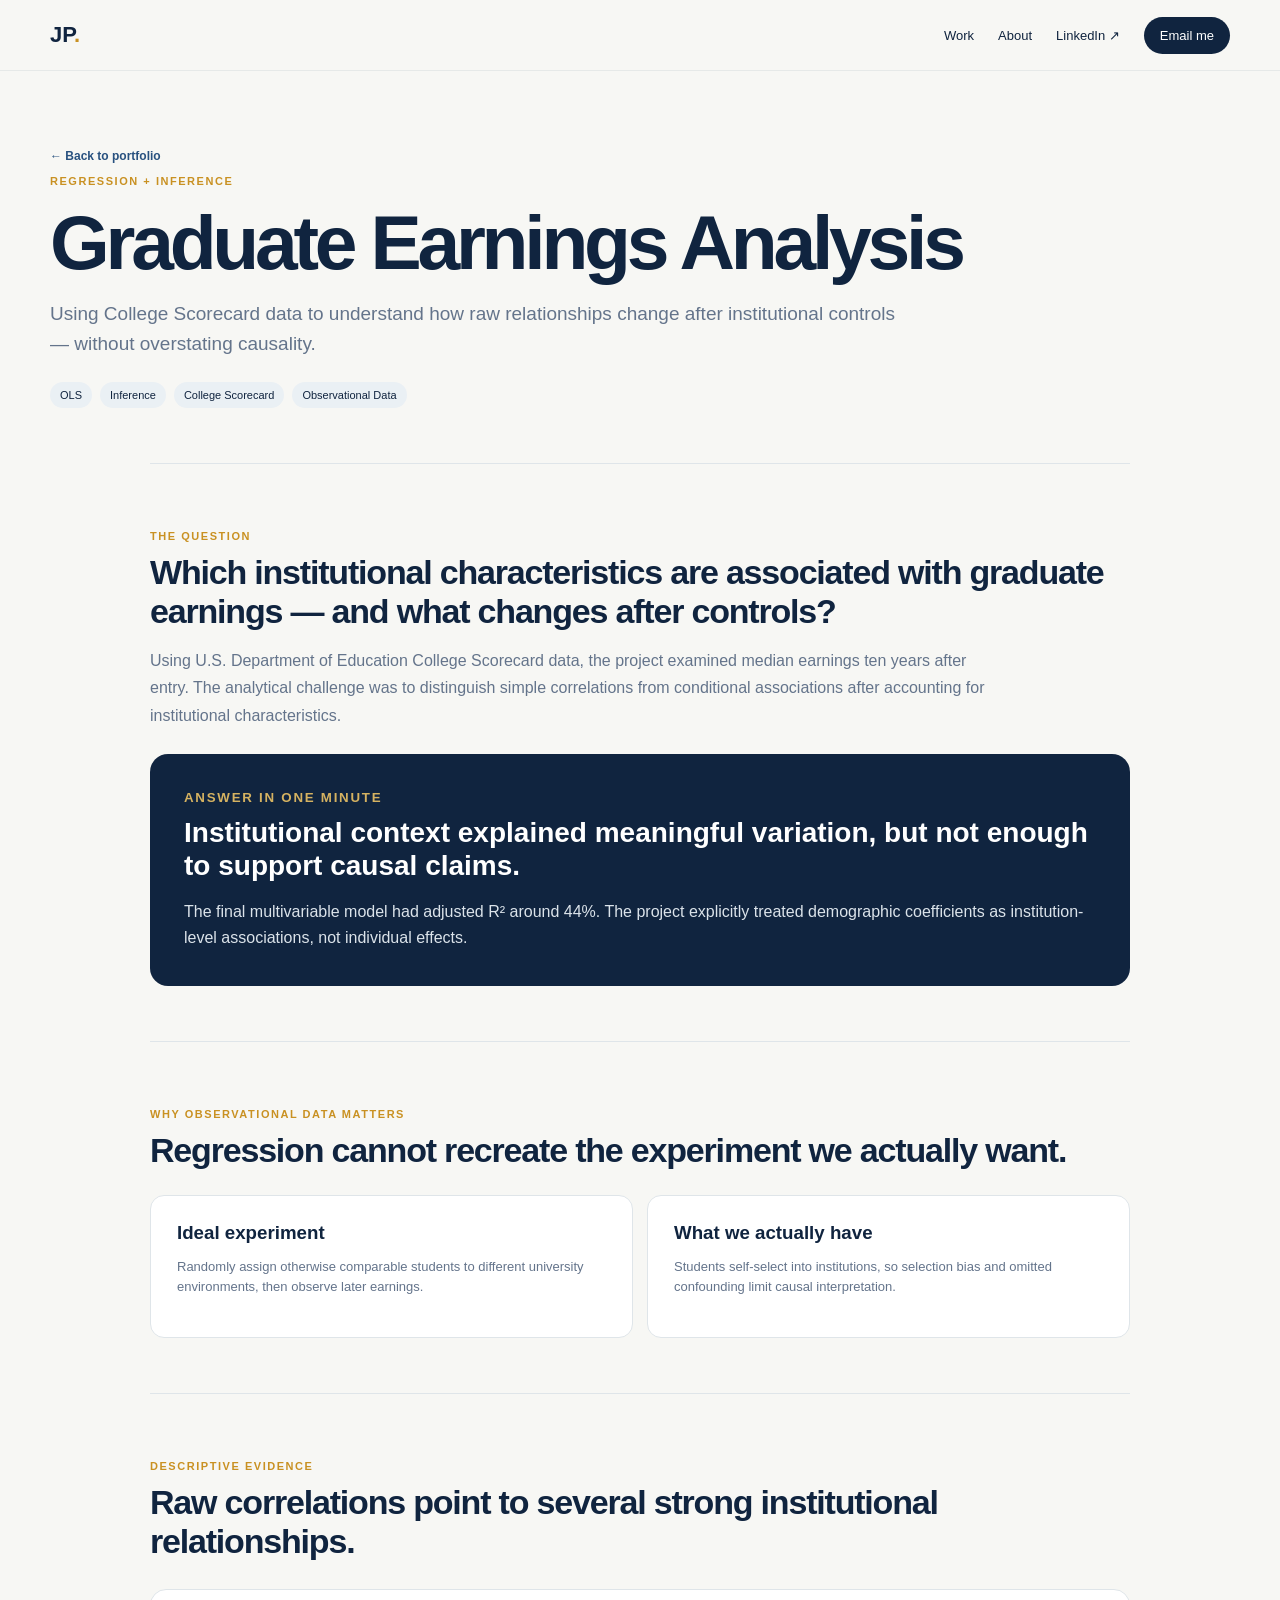
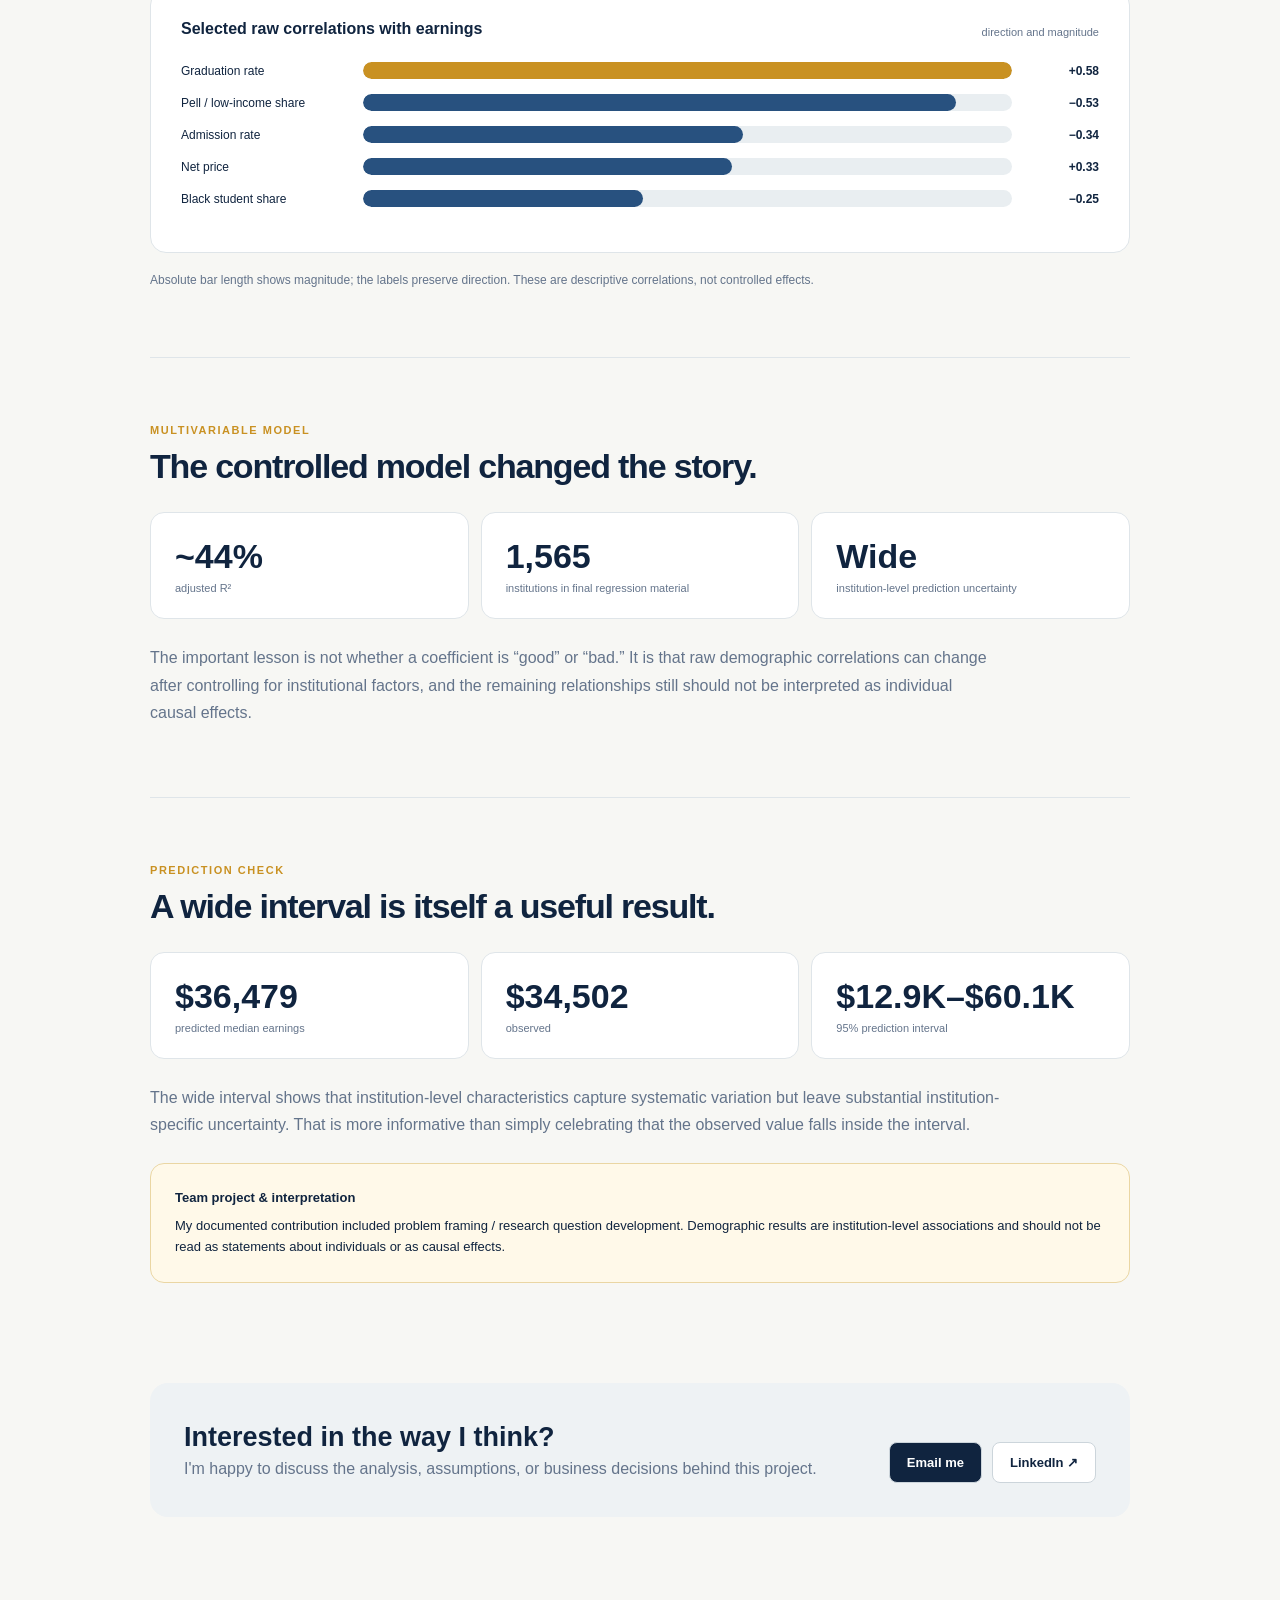
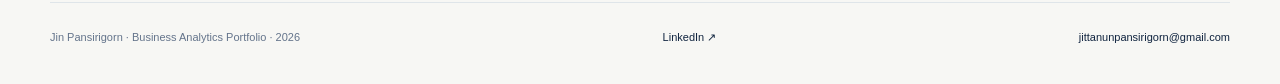
==== commit 2000bf28: "V5 via upload" ====
--- a/earnings.html
+++ b/earnings.html
@@ -1 +1,6 @@
-<!doctype html><html lang="en"><head><meta charset="utf-8"><meta name="viewport" content="width=device-width,initial-scale=1"><title>Graduate Earnings Analysis | Jin Pansirigorn</title><link rel="stylesheet" href="styles.css"></head><body><header><nav class="shell"><a class="brand" href="index.html">JP<span>.</span></a><div class="links"><a href="index.html#work">Work</a><a href="index.html#about">About</a><a href="https://www.linkedin.com/in/jittanun-pansirigorn/" target="_blank">LinkedIn ↗</a><a class="contact-pill" href="mailto:jittanunpansirigorn@gmail.com">Email me</a></div></nav></header><main><div class="casehero shell"><a class="back" href="index.html">← Back to portfolio</a><p class="eyebrow">REGRESSION + INFERENCE</p><h1>Graduate Earnings Analysis</h1><p class="summary">Are differences in university student composition associated with graduate earnings after accounting for institutional quality, cost, and geography?</p><div class="case-meta"><span>OLS Regression</span><span>College Scorecard</span><span>Inference</span><span>Observational Data</span><span>Team project</span></div></div><div class="casebody shell"><aside class="toc"><b>CASE STUDY</b><a href="#answer">The answer</a><a href="#problem">Why simple correlations are not enough</a><a href="#evidence">What the model showed</a><a href="#causality">The most important limitation</a><a href="#decision">Why a business reader should care</a><a href="#role">My contribution</a></aside><article class="article"><section id="answer"><h2>The answer</h2><p class="plain"><b>Institutional characteristics explain meaningful variation in earnings, but the analysis supports association — not causation.</b> Graduation rate was the strongest positive standardized predictor in the project, while low-income/Pell share was the strongest negative predictor.</p><div class="atglance"><div class="metric"><strong>1,565</strong><span>institutions in final model</span></div><div class="metric"><strong>44%</strong><span>adjusted R²</span></div><div class="metric"><strong>153.8</strong><span>overall F-statistic</span></div></div></section><section id="problem"><h2>Why simple correlations are not enough</h2><p>Gender, race, socioeconomic composition, selectivity, graduation rates, geography, and cost are not randomly distributed across universities. A bivariate comparison can mix these effects together, so the project used multivariable OLS to estimate partial associations while holding selected institutional factors constant.</p></section><section id="evidence"><h2>What the model showed</h2><figure class="figure"><img src="assets/earnings-14.jpg" alt="Standardized coefficient plot"><figcaption>Standardized coefficient plot: graduation rate is the strongest positive predictor and Pell/low-income share the strongest negative predictor in the fitted model.</figcaption></figure><figure class="figure"><img src="assets/earnings-18.jpg" alt="Regression model metrics"><figcaption>The model explained about 44% of cross-institution earnings variation; substantial unexplained variation remains.</figcaption></figure></section><section id="causality"><h2>The most important limitation</h2><div class="callout gold"><b>Association ≠ causation</b> Students self-select into universities, and important factors such as field of study, local labor markets, ability, career choices, and network effects may remain unobserved. The model can describe controlled associations; it cannot prove that changing student composition causes earnings to change.</div></section><section id="decision"><h2>Why a business reader should care</h2><p>The useful insight is not to rank demographic groups. It is to show how strongly institutional outcomes, socioeconomic composition, and school characteristics move together — and why placement statistics should be interpreted in context rather than as a single headline number.</p></section><section id="role"><h2>My contribution</h2><div class="contribution"><b>Team project</b><p>My documented responsibility included problem definition, motivation, and research-question framing. The portfolio keeps the unit of analysis at the institution level and avoids turning institutional associations into claims about individuals.</p></div></section><div class="contactstrip"><b>Interested in working together?</b><div><a class="btn" target="_blank" href="https://www.linkedin.com/in/jittanun-pansirigorn/">LinkedIn ↗</a><a class="btn dark" href="mailto:jittanunpansirigorn@gmail.com">jittanunpansirigorn@gmail.com</a></div></div></article></div></main></body></html>+<!doctype html><html><head><meta charset="utf-8"><meta name="viewport" content="width=device-width,initial-scale=1"><title>Graduate Earnings Analysis | Jin Pansirigorn</title><link rel="stylesheet" href="styles.css"></head><body><header><nav class="shell"><a class="brand" href="index.html">JP<span>.</span></a><div class="links"><a href="index.html#work">Work</a><a href="index.html#about">About</a><a href="https://www.linkedin.com/in/jittanun-pansirigorn/" target="_blank">LinkedIn ↗</a><a class="pill" href="mailto:jittanunpansirigorn@gmail.com">Email me</a></div></nav></header><main><section class="case-hero shell"><a class="back" href="index.html#work">← Back to portfolio</a><p class="case-label">REGRESSION + INFERENCE</p><h1>Graduate Earnings Analysis</h1><p class="intro">Using College Scorecard data to understand how raw relationships change after institutional controls — without overstating causality.</p><div class="case-meta"><span>OLS</span><span>Inference</span><span>College Scorecard</span><span>Observational Data</span></div></section><div class="case-main shell"><div class="story">
+<section><p class="case-label">THE QUESTION</p><h2>Which institutional characteristics are associated with graduate earnings — and what changes after controls?</h2><p class="explain">Using U.S. Department of Education College Scorecard data, the project examined median earnings ten years after entry. The analytical challenge was to distinguish simple correlations from conditional associations after accounting for institutional characteristics.</p><div class="answerbox"><small>ANSWER IN ONE MINUTE</small><h3>Institutional context explained meaningful variation, but not enough to support causal claims.</h3><p>The final multivariable model had adjusted R² around 44%. The project explicitly treated demographic coefficients as institution-level associations, not individual effects.</p></div></section>
+<section><p class="case-label">WHY OBSERVATIONAL DATA MATTERS</p><h2>Regression cannot recreate the experiment we actually want.</h2><div class="compare"><div><h3>Ideal experiment</h3><p>Randomly assign otherwise comparable students to different university environments, then observe later earnings.</p></div><div><h3>What we actually have</h3><p>Students self-select into institutions, so selection bias and omitted confounding limit causal interpretation.</p></div></div></section>
+<section><p class="case-label">DESCRIPTIVE EVIDENCE</p><h2>Raw correlations point to several strong institutional relationships.</h2><div class="chartbox"><div class="charttitle"><b>Selected raw correlations with earnings</b><span>direction and magnitude</span></div><div class="hbar best"><span>Graduation rate</span><div class="track"><div class="fill" style="width:100.0%"></div></div><strong>+0.58</strong></div><div class="hbar "><span>Pell / low-income share</span><div class="track"><div class="fill" style="width:91.4%"></div></div><strong>−0.53</strong></div><div class="hbar "><span>Admission rate</span><div class="track"><div class="fill" style="width:58.6%"></div></div><strong>−0.34</strong></div><div class="hbar "><span>Net price</span><div class="track"><div class="fill" style="width:56.9%"></div></div><strong>+0.33</strong></div><div class="hbar "><span>Black student share</span><div class="track"><div class="fill" style="width:43.1%"></div></div><strong>−0.25</strong></div></div><p class="note">Absolute bar length shows magnitude; the labels preserve direction. These are descriptive correlations, not controlled effects.</p></section>
+<section><p class="case-label">MULTIVARIABLE MODEL</p><h2>The controlled model changed the story.</h2><div class="bigstatgrid"><div class="bigstat"><b>~44%</b><span>adjusted R²</span></div><div class="bigstat"><b>1,565</b><span>institutions in final regression material</span></div><div class="bigstat"><b>Wide</b><span>institution-level prediction uncertainty</span></div></div><p class="explain" style="margin-top:25px">The important lesson is not whether a coefficient is “good” or “bad.” It is that raw demographic correlations can change after controlling for institutional factors, and the remaining relationships still should not be interpreted as individual causal effects.</p></section>
+<section><p class="case-label">PREDICTION CHECK</p><h2>A wide interval is itself a useful result.</h2><div class="bigstatgrid"><div class="bigstat"><b>$36,479</b><span>predicted median earnings</span></div><div class="bigstat"><b>$34,502</b><span>observed</span></div><div class="bigstat"><b>$12.9K–$60.1K</b><span>95% prediction interval</span></div></div><p class="explain" style="margin-top:25px">The wide interval shows that institution-level characteristics capture systematic variation but leave substantial institution-specific uncertainty. That is more informative than simply celebrating that the observed value falls inside the interval.</p><div class="scope"><b>Team project & interpretation</b>My documented contribution included problem framing / research question development. Demographic results are institution-level associations and should not be read as statements about individuals or as causal effects.</div></section><div class="cta"><div><h3>Interested in the way I think?</h3><p>I'm happy to discuss the analysis, assumptions, or business decisions behind this project.</p></div><div class="contactbox"><a class="btn dark" href="mailto:jittanunpansirigorn@gmail.com">Email me</a><a class="btn" href="https://www.linkedin.com/in/jittanun-pansirigorn/" target="_blank">LinkedIn ↗</a></div></div></div></div></main><footer class="shell"><span>Jin Pansirigorn · Business Analytics Portfolio · 2026</span><a href="https://www.linkedin.com/in/jittanun-pansirigorn/" target="_blank">LinkedIn ↗</a><a href="mailto:jittanunpansirigorn@gmail.com">jittanunpansirigorn@gmail.com</a></footer></body></html>
--- a/styles.css
+++ b/styles.css
@@ -1,5 +1,4 @@
 
-:root{--ink:#10243f;--muted:#647386;--paper:#f7f7f4;--white:#fff;--line:#dfe4e7;--gold:#c9952e;--blue:#28517f;--green:#275f50;--soft:#eef3f6}*{box-sizing:border-box}html{scroll-behavior:smooth}body{margin:0;background:var(--paper);color:var(--ink);font-family:Inter,Arial,sans-serif}.shell{width:min(1180px,calc(100% - 48px));margin:auto}header{position:sticky;top:0;z-index:10;background:rgba(247,247,244,.94);backdrop-filter:blur(12px);border-bottom:1px solid var(--line)}nav{height:68px;display:flex;align-items:center;justify-content:space-between}nav .links{display:flex;gap:22px;align-items:center}a{color:inherit}.brand{font:800 21px Arial;text-decoration:none}.brand span,.eyebrow{color:var(--gold)}nav a{text-decoration:none;font-size:13px}.contact-pill{padding:9px 13px;background:var(--ink);color:#fff;border-radius:999px}.hero{padding:96px 0 58px}.eyebrow{font-size:11px;letter-spacing:.15em;font-weight:800;text-transform:uppercase}.hero h1{font-size:clamp(52px,7vw,88px);line-height:.98;letter-spacing:-.055em;margin:15px 0 24px;max-width:950px}.hero h1 em{font-style:normal;color:var(--blue)}.lede{font-size:19px;line-height:1.6;color:var(--muted);max-width:720px}.actions{display:flex;gap:10px;margin-top:26px;flex-wrap:wrap}.btn{padding:12px 16px;border:1px solid #ccd4da;border-radius:8px;text-decoration:none;font-weight:700;font-size:13px;background:#fff}.btn.dark{background:var(--ink);color:#fff}.skills{margin-top:58px;padding:15px 0;border-block:1px solid var(--line);display:flex;flex-wrap:wrap;gap:0}.skills span{padding:0 15px;border-right:1px solid var(--line);font-size:12px;color:var(--muted)}.skills span:first-child{padding-left:0}.section{padding:82px 0}.section-head{display:grid;grid-template-columns:1.25fr .75fr;gap:50px;align-items:end;margin-bottom:34px}.section-head h2{font-size:clamp(32px,4vw,50px);letter-spacing:-.04em;margin:8px 0 0}.section-head>p{color:var(--muted);line-height:1.6;font-size:14px}.project{display:grid;grid-template-columns:1fr 1fr;background:#fff;border:1px solid var(--line);border-radius:18px;overflow:hidden;margin-bottom:22px;min-height:480px;text-decoration:none;transition:.2s}.project:hover,.morecard:hover{transform:translateY(-3px);box-shadow:0 18px 45px rgba(16,36,63,.08)}.copy{padding:42px}.copy h3{font-size:36px;letter-spacing:-.04em;margin:17px 0 12px}.copy>p{color:var(--muted);line-height:1.62}.kpis{display:grid;grid-template-columns:repeat(3,1fr);border-block:1px solid var(--line);margin:24px 0}.kpis b{padding:15px 8px 15px 0;font-size:24px}.kpis i{display:block;font-style:normal;font-weight:400;font-size:11px;color:var(--muted);margin-top:4px}.question{padding:16px 18px;background:var(--soft);border-left:3px solid var(--blue);font-size:13px;line-height:1.5}.tags{font-size:11px;color:#59697b;margin-top:20px}.link{display:inline-block;margin-top:23px;font-weight:800;font-size:13px}.visual{background:#e9eef2;padding:34px;display:flex;align-items:center;justify-content:center}.visual img{width:100%;height:auto;max-height:420px;object-fit:contain;border-radius:10px;box-shadow:0 10px 25px rgba(16,36,63,.10)}.moregrid{display:grid;grid-template-columns:repeat(2,1fr);gap:14px}.morecard{background:#fff;border:1px solid var(--line);border-radius:16px;padding:28px;text-decoration:none;transition:.2s;display:grid;grid-template-columns:1fr 160px;gap:18px;min-height:230px}.morecard h3{font-size:24px;margin:12px 0 8px}.morecard p{font-size:13px;line-height:1.55;color:var(--muted)}.morecard img{width:100%;height:120px;object-fit:cover;border-radius:10px;align-self:center}.chips{display:flex;flex-wrap:wrap;gap:7px;margin-top:13px}.chips span{font-size:11px;background:#eef3f7;padding:6px 8px;border-radius:999px}.about{border-top:1px solid var(--line);display:grid;grid-template-columns:1fr 1fr;gap:70px}.about h2{font-size:44px;letter-spacing:-.04em;margin:10px 0}.about .bio{font-size:16px;line-height:1.7;color:var(--muted)}.contactbox{margin-top:28px;display:flex;gap:10px;flex-wrap:wrap}footer{border-top:1px solid var(--line);padding:26px 0 38px;display:flex;justify-content:space-between;font-size:11px;color:var(--muted)}
-/* case */
-.casehero{padding:72px 0 46px;border-bottom:1px solid var(--line)}.back{text-decoration:none;font-size:12px;color:var(--blue)}.casehero h1{font-size:clamp(44px,6vw,72px);letter-spacing:-.05em;margin:16px 0 16px;line-height:1}.casehero .summary{font-size:18px;line-height:1.6;color:var(--muted);max-width:850px}.case-meta{display:flex;flex-wrap:wrap;gap:8px;margin-top:25px}.case-meta span{font-size:11px;background:#fff;border:1px solid var(--line);padding:7px 9px;border-radius:999px}.casebody{display:grid;grid-template-columns:190px 1fr;gap:62px;padding:58px 0 90px}.toc{position:sticky;top:95px;align-self:start;font-size:12px}.toc b{font-size:10px;letter-spacing:.13em}.toc a{display:block;text-decoration:none;color:var(--muted);margin:11px 0}.article{max-width:860px}.article section{padding:0 0 48px}.article h2{font-size:31px;letter-spacing:-.035em;margin:0 0 14px}.article h3{font-size:18px;margin:0 0 8px}.article p{font-size:15px;line-height:1.72;color:#526174}.plain{font-size:17px!important;color:var(--ink)!important}.atglance{display:grid;grid-template-columns:repeat(3,1fr);gap:10px;margin:20px 0}.metric{background:#fff;border:1px solid var(--line);border-radius:13px;padding:20px}.metric strong{display:block;font-size:27px;color:var(--blue)}.metric span{font-size:11px;color:var(--muted)}.callout{background:#eef3f6;border-left:4px solid var(--blue);padding:20px 22px;border-radius:10px;margin:20px 0}.callout.gold{background:#faf6e9;border-color:var(--gold)}.callout b{display:block;margin-bottom:6px}.flow{display:grid;grid-template-columns:1fr auto 1fr auto 1fr;gap:10px;align-items:stretch;margin:22px 0}.flow>div{background:#fff;border:1px solid var(--line);border-radius:12px;padding:18px}.flow b{display:block;margin-bottom:6px}.flow span{font-size:12px;color:var(--muted);line-height:1.45}.flow>i{align-self:center;font-style:normal;font-weight:800;color:var(--gold)}.barrows{background:#fff;border:1px solid var(--line);border-radius:14px;padding:22px;margin:20px 0}.barrow{display:grid;grid-template-columns:150px 1fr 65px;gap:12px;align-items:center;margin:13px 0;font-size:13px}.track{height:13px;background:#e4eaf0;border-radius:999px;overflow:hidden}.fill{height:100%;background:var(--blue);border-radius:999px}.fill.gold{background:var(--gold)}.fill.green{background:var(--green)}.twocol{display:grid;grid-template-columns:1fr 1fr;gap:12px;margin:18px 0}.card{background:#fff;border:1px solid var(--line);border-radius:13px;padding:20px}.card p{font-size:13px;margin-bottom:0}.figure{margin:22px 0}.figure img{width:100%;border-radius:13px;border:1px solid var(--line);background:#fff;box-shadow:0 8px 24px rgba(16,36,63,.06)}.figure figcaption{font-size:11px;color:var(--muted);margin-top:8px;line-height:1.5}.gallery{display:grid;grid-template-columns:1fr 1fr;gap:12px;margin:20px 0}.gallery img{width:100%;border-radius:12px;border:1px solid var(--line);background:#fff}.recommend{display:grid;grid-template-columns:repeat(2,1fr);gap:10px}.recommend div{background:#fff;border:1px solid var(--line);border-radius:12px;padding:18px}.recommend b{display:block;margin-bottom:6px}.recommend span{font-size:12px;color:var(--muted);line-height:1.5}.contribution{background:var(--ink);color:#fff;border-radius:14px;padding:24px}.contribution p{color:#d8e1ea}.contactstrip{margin-top:45px;padding-top:28px;border-top:1px solid var(--line);display:flex;justify-content:space-between;gap:15px;align-items:center}.contactstrip div{display:flex;gap:8px;flex-wrap:wrap}
-@media(max-width:820px){.shell{width:min(100% - 28px,1180px)}nav .links a:nth-child(1),nav .links a:nth-child(2){display:none}.section-head,.project,.about,.casebody{grid-template-columns:1fr}.moregrid{grid-template-columns:1fr}.morecard{grid-template-columns:1fr}.morecard img{height:180px}.visual{min-height:330px}.toc{display:none}.atglance,.twocol,.recommend,.gallery{grid-template-columns:1fr}.flow{grid-template-columns:1fr}.flow>i{display:none}.barrow{grid-template-columns:100px 1fr 55px}.hero{padding-top:65px}.copy{padding:28px}.skills span{padding:6px 8px;border:0}footer{gap:10px;flex-wrap:wrap}}
+:root{--ink:#10243f;--muted:#64748b;--paper:#f7f7f4;--white:#fff;--line:#dfe5e9;--gold:#c99122;--blue:#28517f;--green:#2d6758;--red:#a94842;--soft:#edf2f5}*{box-sizing:border-box}html{scroll-behavior:smooth}body{margin:0;background:var(--paper);color:var(--ink);font-family:Arial,Helvetica,sans-serif}.shell{width:min(1180px,calc(100% - 48px));margin:auto}header{position:sticky;top:0;z-index:20;background:rgba(247,247,244,.94);backdrop-filter:blur(14px);border-bottom:1px solid #e6e9e8}nav{height:70px;display:flex;align-items:center;justify-content:space-between}.brand{font-size:22px;font-weight:800;text-decoration:none;color:var(--ink)}.brand span,.eyebrow,.project small,.case-label{color:var(--gold)}nav .links{display:flex;gap:24px;align-items:center}nav a{font-size:13px;text-decoration:none;color:var(--ink)}.pill{background:var(--ink);color:#fff!important;padding:11px 16px;border-radius:999px}.hero{padding:100px 0 70px}.eyebrow,.case-label,.project small{font-size:11px;letter-spacing:.14em;font-weight:800}.hero h1{font-size:clamp(56px,7.5vw,92px);line-height:.98;letter-spacing:-.055em;margin:14px 0 25px;max-width:950px}.hero h1 em{font-style:normal;color:var(--blue)}.lede{font-size:20px;line-height:1.55;color:var(--muted);max-width:760px}.actions{display:flex;gap:10px;margin-top:30px}.btn{display:inline-block;padding:12px 17px;border:1px solid #ccd5db;border-radius:8px;background:#fff;color:var(--ink);text-decoration:none;font-weight:700;font-size:13px}.btn.dark{background:var(--ink);color:#fff}.skills{margin-top:65px;padding:16px 0;border-block:1px solid var(--line);display:flex;gap:0;flex-wrap:wrap}.skills span{font-size:12px;color:var(--muted);padding:0 17px;border-right:1px solid var(--line)}.skills span:first-child{padding-left:0}.work{padding:75px 0}.section-head{display:grid;grid-template-columns:1.2fr .8fr;gap:70px;align-items:end;margin-bottom:38px}.section-head h2,.about h2{font-size:clamp(36px,4.2vw,54px);letter-spacing:-.04em;line-height:1.06;margin:10px 0 0}.section-head>p{color:var(--muted);font-size:14px;line-height:1.6}.project{display:grid;grid-template-columns:1.02fr .98fr;background:#fff;border:1px solid var(--line);border-radius:18px;overflow:hidden;margin:0 0 24px;min-height:500px;color:inherit;text-decoration:none;transition:.2s}.project:hover{transform:translateY(-3px);box-shadow:0 18px 45px rgba(16,36,63,.08)}.copy{padding:46px}.copy h3{font-size:40px;letter-spacing:-.04em;line-height:1.08;margin:20px 0 14px}.copy>p{font-size:16px;line-height:1.6;color:var(--muted)}.kpis{display:grid;grid-template-columns:repeat(3,1fr);border-block:1px solid var(--line);margin:27px 0}.kpis b{padding:17px 8px 17px 0;font-size:27px}.kpis i{display:block;font-style:normal;font-weight:400;font-size:11px;color:var(--muted);margin-top:4px}.decision{margin:24px 0 0;padding:17px 18px;background:#f0f4f7;border-left:3px solid var(--blue);font-size:13px;line-height:1.5}.tags{font-size:11px;color:#59697b;margin-top:22px}.link{display:inline-block;margin-top:26px;font-weight:800;font-size:13px}.visual{padding:38px;background:#e9eef2;display:flex;align-items:center;justify-content:center;position:relative}.flow{display:grid;grid-template-columns:1fr auto 1fr auto 1fr;gap:10px;width:100%;align-items:center}.node{background:#fff;border:1px solid #d7dfe5;border-radius:13px;padding:19px;min-height:135px;display:flex;flex-direction:column;justify-content:center}.node span{font-size:10px;color:var(--muted)}.node b{font-size:18px;margin:8px 0}.node i{font-size:10px;font-style:normal;color:var(--blue)}.node.gold{background:#fff9e9;border-color:#ead6a3}.arrow{font-size:20px;font-weight:800;color:var(--gold)}.sqlvis{background:var(--ink);color:#fff;display:block;padding:52px}.sqlvis h4,.healthvis h4{font-size:20px;margin:0 0 36px}.barlabel{display:flex;justify-content:space-between;font-size:11px;margin:17px 0 6px}.bar{height:16px;background:#31445c;border-radius:999px;overflow:hidden}.bar i{display:block;height:100%;background:var(--gold);border-radius:999px}.sql-code{margin-top:45px;border:1px solid #3d526a;border-radius:10px;padding:18px;font:12px/1.7 monospace;color:#dce5ec}.healthvis{background:#eef3f1;display:block;padding:52px}.risk{display:grid;grid-template-columns:85px 1fr 55px;gap:10px;align-items:center;margin:18px 0;font-size:11px}.risk i{height:14px;background:#d3dfdb;border-radius:999px;overflow:hidden}.risk i b{display:block;height:100%;background:var(--green)}.delta{font-size:38px;font-weight:800;color:var(--green);margin-top:38px}.more{padding:45px 0 90px}.moregrid{display:grid;grid-template-columns:repeat(2,1fr);gap:14px;margin-top:24px}.moregrid a{color:inherit;text-decoration:none}.moregrid article{background:#fff;border:1px solid var(--line);border-radius:15px;padding:30px;min-height:220px;transition:.2s}.moregrid article:hover{transform:translateY(-3px);box-shadow:0 16px 40px rgba(16,36,63,.08)}.moregrid h3{font-size:25px;margin:17px 0 8px}.moregrid p{color:var(--muted);font-size:13px;line-height:1.6}.mini{display:flex;gap:7px;flex-wrap:wrap;margin-top:15px}.mini span{font-size:11px;background:#eef3f7;padding:7px 9px;border-radius:999px;color:#52677d}.about{border-top:1px solid var(--line);padding:90px 0;display:grid;grid-template-columns:1fr 1fr;gap:80px}.about p{font-size:17px;line-height:1.65;color:var(--muted)}.contactbox{margin-top:25px;display:flex;gap:10px;flex-wrap:wrap}footer{border-top:1px solid var(--line);padding:28px 0 40px;display:flex;justify-content:space-between;font-size:11px;color:var(--muted)}footer a{color:var(--ink);text-decoration:none}
+/* case studies */.case-hero{padding:75px 0 55px}.back{font-size:12px;color:var(--blue);text-decoration:none;font-weight:700}.case-hero h1{font-size:clamp(50px,6vw,78px);line-height:.98;letter-spacing:-.055em;margin:18px 0}.case-hero .intro{font-size:19px;line-height:1.55;color:var(--muted);max-width:850px}.case-meta{display:flex;gap:8px;flex-wrap:wrap;margin-top:24px}.case-meta span{font-size:11px;background:#eaf0f4;padding:7px 10px;border-radius:999px}.case-main{padding-bottom:85px}.story{max-width:980px;margin:0 auto}.story section{padding:55px 0;border-top:1px solid var(--line)}.story h2{font-size:34px;letter-spacing:-.035em;margin:0 0 16px}.story .explain{font-size:16px;line-height:1.7;color:var(--muted);max-width:850px}.answerbox{background:var(--ink);color:#fff;border-radius:18px;padding:34px;margin-top:25px}.answerbox small{color:#d5b261;letter-spacing:.13em;font-weight:800}.answerbox h3{font-size:28px;line-height:1.2;margin:10px 0}.answerbox p{color:#dbe3ea;line-height:1.65;margin-bottom:0}.chartbox{background:#fff;border:1px solid var(--line);border-radius:16px;padding:30px;margin-top:28px}.charttitle{display:flex;justify-content:space-between;align-items:end;margin-bottom:24px}.charttitle b{font-size:16px}.charttitle span{font-size:11px;color:var(--muted)}.hbar{display:grid;grid-template-columns:170px 1fr 75px;gap:12px;align-items:center;margin:15px 0;font-size:12px}.hbar .track{height:17px;background:#e9eef1;border-radius:999px;overflow:hidden}.hbar .fill{height:100%;background:var(--blue);border-radius:999px}.hbar.best .fill{background:var(--gold)}.hbar strong{text-align:right}.bigstatgrid{display:grid;grid-template-columns:repeat(3,1fr);gap:12px;margin-top:26px}.bigstat{background:#fff;border:1px solid var(--line);border-radius:14px;padding:24px}.bigstat b{font-size:34px}.bigstat span{display:block;font-size:11px;color:var(--muted);margin-top:6px}.bizgrid{display:grid;grid-template-columns:repeat(2,1fr);gap:12px;margin-top:25px}.bizcard{background:#fff;border:1px solid var(--line);border-radius:14px;padding:24px}.bizcard b{display:block;margin-bottom:8px}.bizcard p{font-size:13px;color:var(--muted);line-height:1.55;margin:0}.process{display:grid;grid-template-columns:repeat(3,1fr);gap:12px;margin-top:28px}.step{background:#fff;border:1px solid var(--line);border-radius:14px;padding:24px;position:relative}.step .num{color:var(--gold);font-weight:800;font-size:11px}.step h3{font-size:18px;margin:9px 0}.step p{font-size:12px;color:var(--muted);line-height:1.55}.compare{display:grid;grid-template-columns:1fr 1fr;gap:14px;margin-top:25px}.compare>div{background:#fff;border:1px solid var(--line);border-radius:14px;padding:26px}.compare h3{margin:0 0 10px}.compare p{color:var(--muted);font-size:13px;line-height:1.6}.flywheel{display:grid;grid-template-columns:repeat(4,1fr);gap:10px;align-items:stretch;margin-top:28px}.flywheel .step{text-align:center}.note{font-size:12px;color:var(--muted);margin-top:18px;line-height:1.6}.cta{background:#eef2f4;border-radius:18px;padding:34px;margin-top:45px;display:flex;justify-content:space-between;gap:30px;align-items:center}.cta h3{font-size:27px;margin:0 0 7px}.cta p{color:var(--muted);margin:0}.metric-funnel{display:grid;grid-template-columns:repeat(3,1fr);gap:12px;margin-top:25px}.metric-funnel .step:nth-child(2){border-color:#d9c181}.metric-funnel .step:nth-child(3){background:#fff9e9}.matrix{display:grid;grid-template-columns:1fr 1fr;gap:10px;margin-top:25px}.matrix .bizcard{min-height:145px}.scope{background:#fff9e9;border:1px solid #ead6a3;border-radius:14px;padding:24px;margin-top:25px;font-size:13px;line-height:1.6}.scope b{display:block;margin-bottom:7px}.tiny{font-size:11px;color:var(--muted)}
+@media(max-width:820px){.shell{width:min(100% - 28px,1180px)}nav .links a:nth-child(1){display:none}.hero{padding-top:70px}.skills span{padding:6px 9px;border:0}.section-head,.project,.about{grid-template-columns:1fr}.section-head{gap:15px}.copy{padding:30px}.copy h3{font-size:31px}.visual{min-height:360px}.flow{grid-template-columns:1fr}.arrow{transform:rotate(90deg);text-align:center}.moregrid,.bizgrid,.process,.compare,.bigstatgrid,.flywheel,.metric-funnel,.matrix{grid-template-columns:1fr}.about{gap:30px}.hbar{grid-template-columns:100px 1fr 60px}.cta{display:block}.cta .contactbox{margin-top:20px}footer span{display:none}}
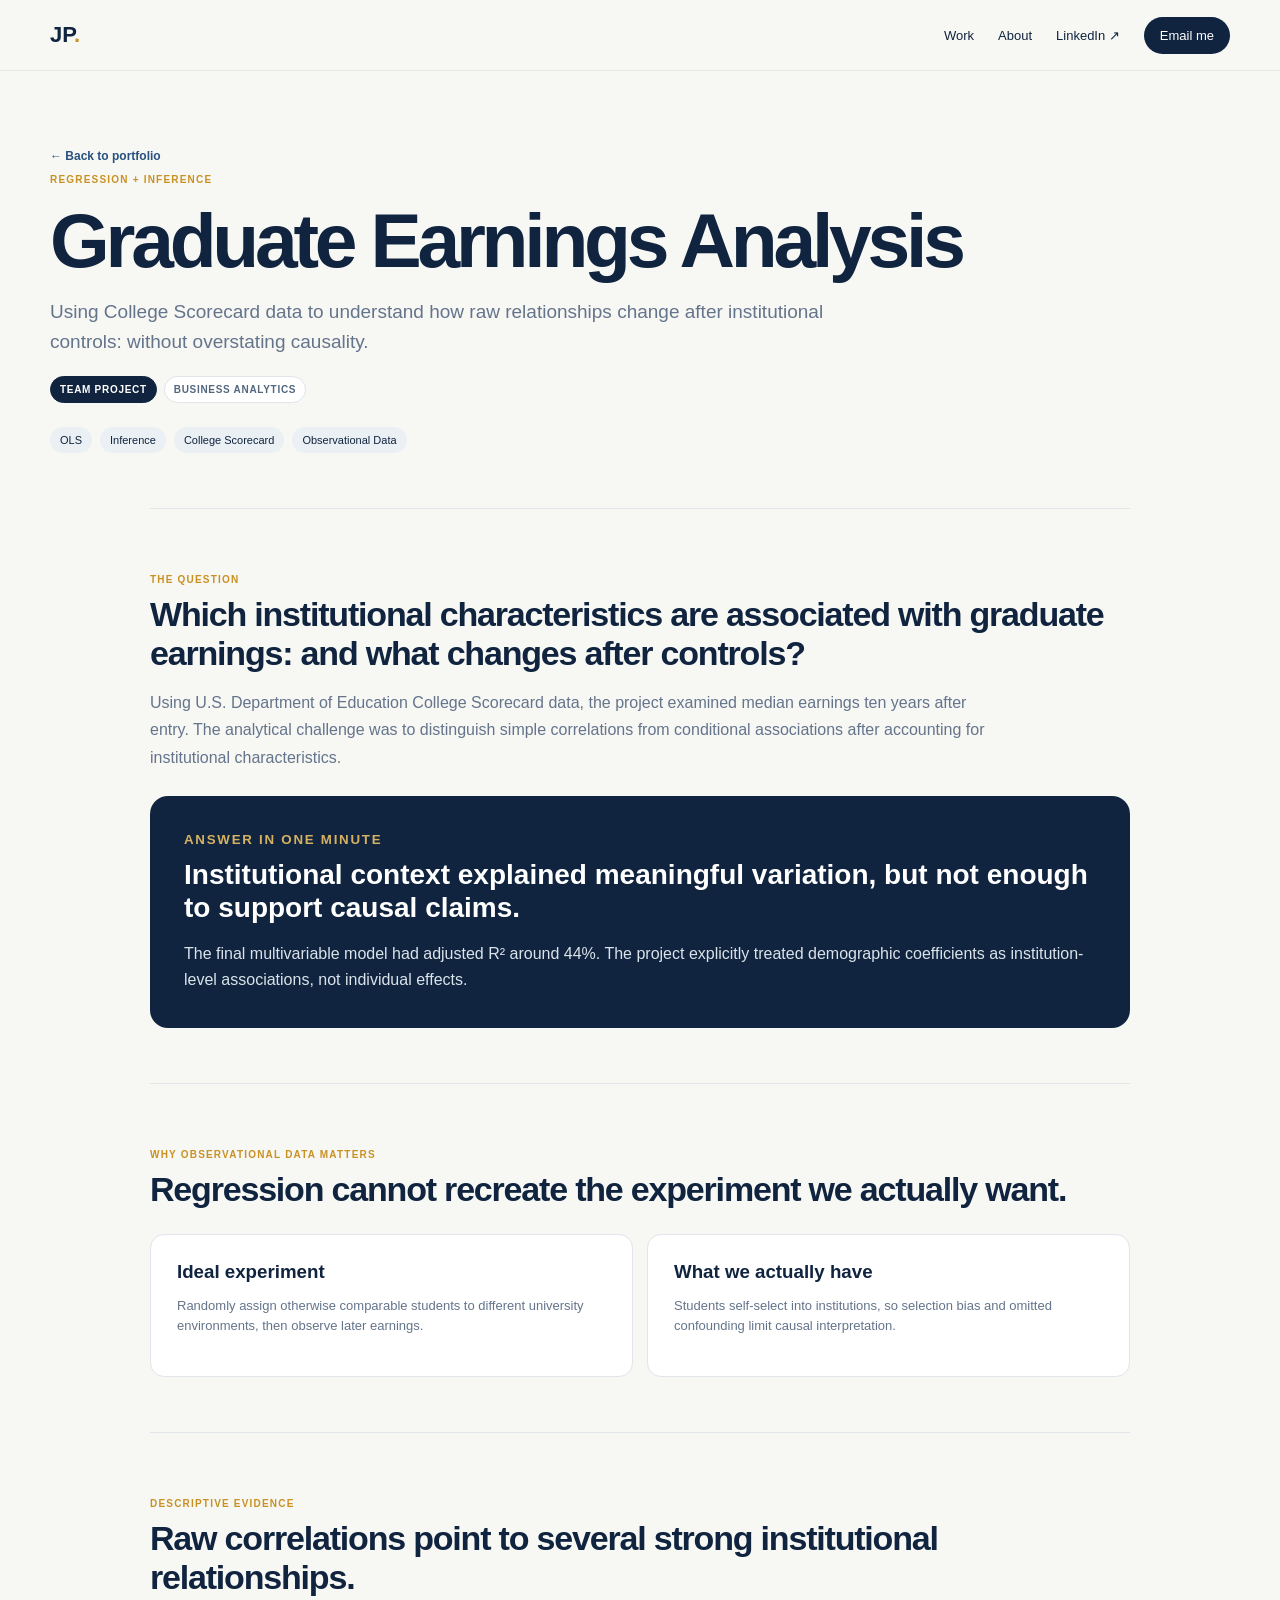
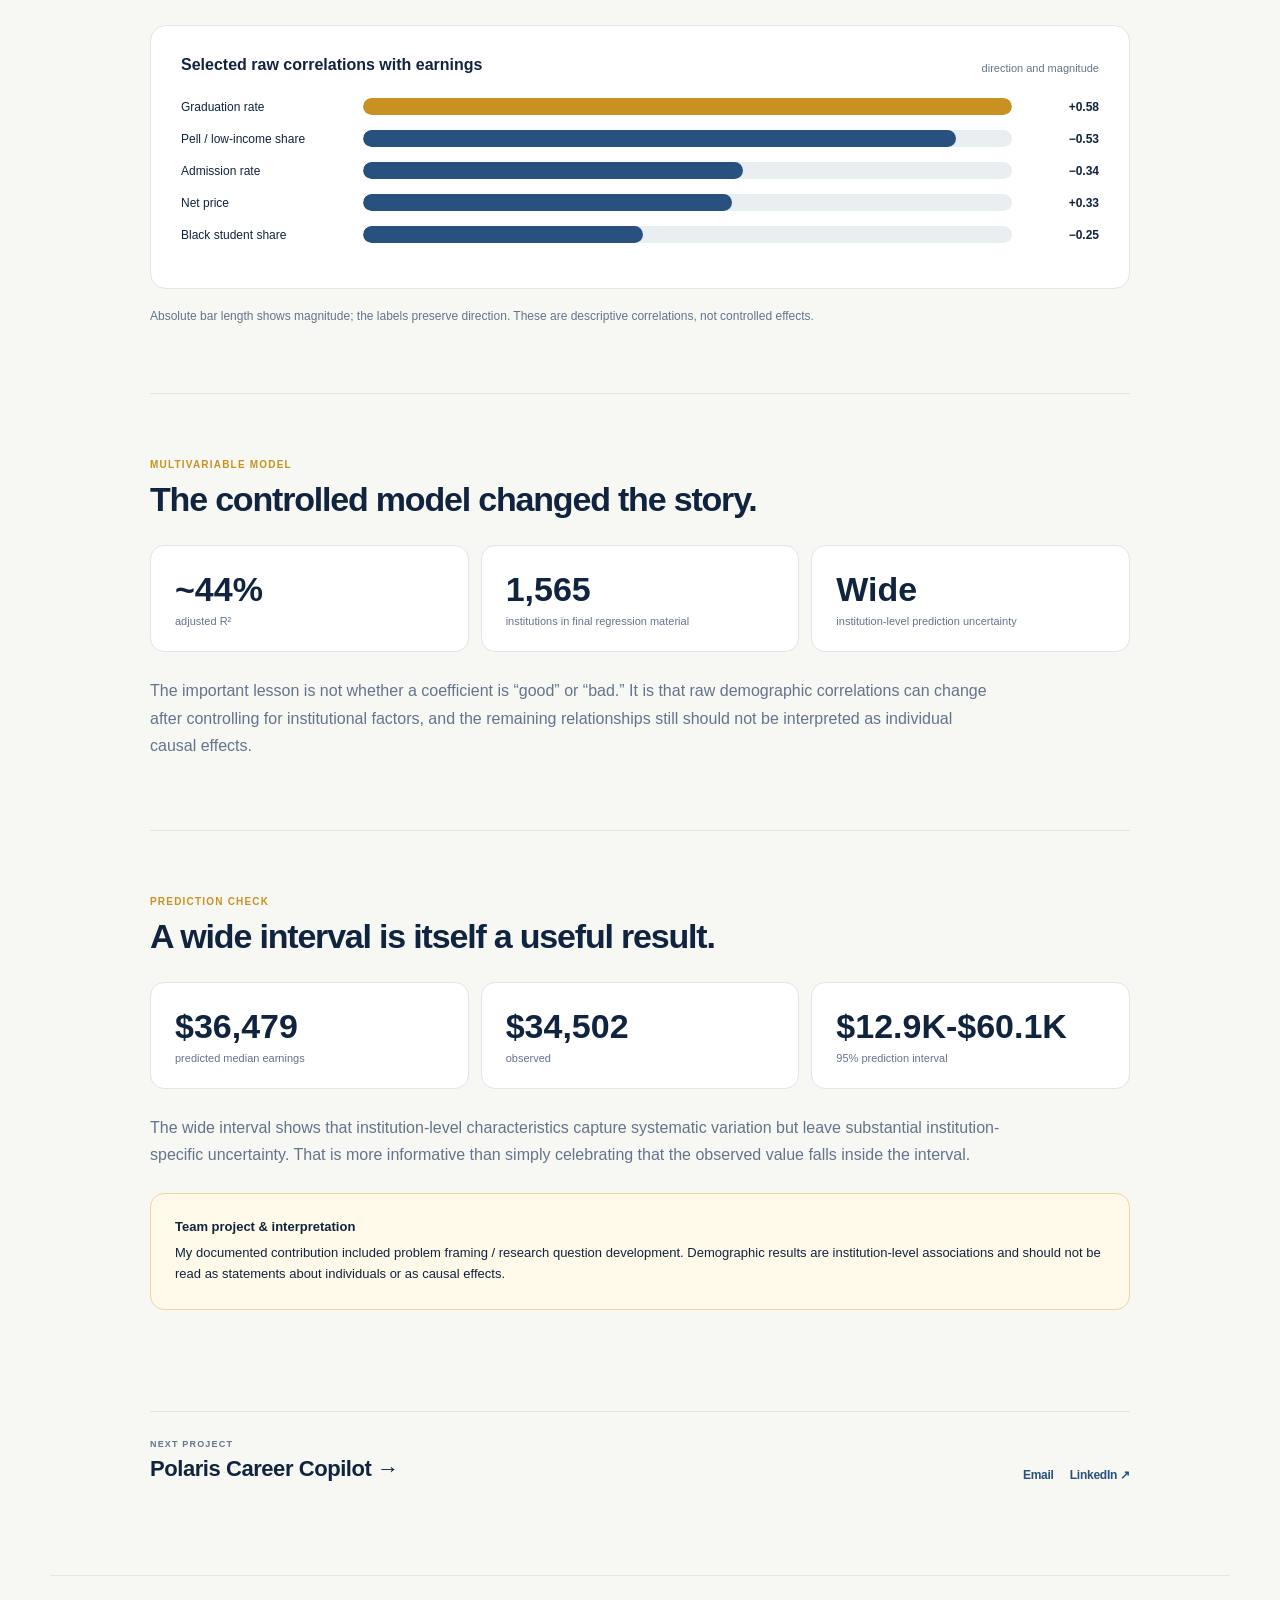
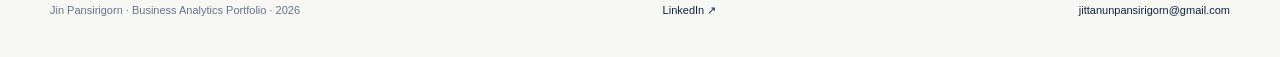
==== commit f8cee15a: "V8" ====
--- a/earnings.html
+++ b/earnings.html
@@ -1,6 +1,6 @@
-<!doctype html><html><head><meta charset="utf-8"><meta name="viewport" content="width=device-width,initial-scale=1"><title>Graduate Earnings Analysis | Jin Pansirigorn</title><link rel="stylesheet" href="styles.css"></head><body><header><nav class="shell"><a class="brand" href="index.html">JP<span>.</span></a><div class="links"><a href="index.html#work">Work</a><a href="index.html#about">About</a><a href="https://www.linkedin.com/in/jittanun-pansirigorn/" target="_blank">LinkedIn ↗</a><a class="pill" href="mailto:jittanunpansirigorn@gmail.com">Email me</a></div></nav></header><main><section class="case-hero shell"><a class="back" href="index.html#work">← Back to portfolio</a><p class="case-label">REGRESSION + INFERENCE</p><h1>Graduate Earnings Analysis</h1><p class="intro">Using College Scorecard data to understand how raw relationships change after institutional controls — without overstating causality.</p><div class="case-meta"><span>OLS</span><span>Inference</span><span>College Scorecard</span><span>Observational Data</span></div></section><div class="case-main shell"><div class="story">
-<section><p class="case-label">THE QUESTION</p><h2>Which institutional characteristics are associated with graduate earnings — and what changes after controls?</h2><p class="explain">Using U.S. Department of Education College Scorecard data, the project examined median earnings ten years after entry. The analytical challenge was to distinguish simple correlations from conditional associations after accounting for institutional characteristics.</p><div class="answerbox"><small>ANSWER IN ONE MINUTE</small><h3>Institutional context explained meaningful variation, but not enough to support causal claims.</h3><p>The final multivariable model had adjusted R² around 44%. The project explicitly treated demographic coefficients as institution-level associations, not individual effects.</p></div></section>
+<!doctype html><html><head><meta charset="utf-8"><meta name="viewport" content="width=device-width,initial-scale=1"><title>Graduate Earnings Analysis | Jin Pansirigorn</title><link rel="stylesheet" href="styles.css"></head><body><header><nav class="shell"><a class="brand" href="index.html">JP<span>.</span></a><div class="links"><a href="index.html#work">Work</a><a href="index.html#about">About</a><a href="https://www.linkedin.com/in/jittanun-pansirigorn/" target="_blank">LinkedIn ↗</a><a class="pill" href="mailto:jittanunpansirigorn@gmail.com">Email me</a></div></nav></header><main><section class="case-hero shell"><a class="back" href="index.html#work">← Back to portfolio</a><p class="case-label">REGRESSION + INFERENCE</p><h1>Graduate Earnings Analysis</h1><p class="intro">Using College Scorecard data to understand how raw relationships change after institutional controls: without overstating causality.</p><div class="project-context"><span>Team Project</span><span>Business Analytics</span></div><div class="case-meta"><span>OLS</span><span>Inference</span><span>College Scorecard</span><span>Observational Data</span></div></section><div class="case-main shell"><div class="story">
+<section><p class="case-label">THE QUESTION</p><h2>Which institutional characteristics are associated with graduate earnings: and what changes after controls?</h2><p class="explain">Using U.S. Department of Education College Scorecard data, the project examined median earnings ten years after entry. The analytical challenge was to distinguish simple correlations from conditional associations after accounting for institutional characteristics.</p><div class="answerbox"><small>ANSWER IN ONE MINUTE</small><h3>Institutional context explained meaningful variation, but not enough to support causal claims.</h3><p>The final multivariable model had adjusted R² around 44%. The project explicitly treated demographic coefficients as institution-level associations, not individual effects.</p></div></section>
 <section><p class="case-label">WHY OBSERVATIONAL DATA MATTERS</p><h2>Regression cannot recreate the experiment we actually want.</h2><div class="compare"><div><h3>Ideal experiment</h3><p>Randomly assign otherwise comparable students to different university environments, then observe later earnings.</p></div><div><h3>What we actually have</h3><p>Students self-select into institutions, so selection bias and omitted confounding limit causal interpretation.</p></div></div></section>
 <section><p class="case-label">DESCRIPTIVE EVIDENCE</p><h2>Raw correlations point to several strong institutional relationships.</h2><div class="chartbox"><div class="charttitle"><b>Selected raw correlations with earnings</b><span>direction and magnitude</span></div><div class="hbar best"><span>Graduation rate</span><div class="track"><div class="fill" style="width:100.0%"></div></div><strong>+0.58</strong></div><div class="hbar "><span>Pell / low-income share</span><div class="track"><div class="fill" style="width:91.4%"></div></div><strong>−0.53</strong></div><div class="hbar "><span>Admission rate</span><div class="track"><div class="fill" style="width:58.6%"></div></div><strong>−0.34</strong></div><div class="hbar "><span>Net price</span><div class="track"><div class="fill" style="width:56.9%"></div></div><strong>+0.33</strong></div><div class="hbar "><span>Black student share</span><div class="track"><div class="fill" style="width:43.1%"></div></div><strong>−0.25</strong></div></div><p class="note">Absolute bar length shows magnitude; the labels preserve direction. These are descriptive correlations, not controlled effects.</p></section>
 <section><p class="case-label">MULTIVARIABLE MODEL</p><h2>The controlled model changed the story.</h2><div class="bigstatgrid"><div class="bigstat"><b>~44%</b><span>adjusted R²</span></div><div class="bigstat"><b>1,565</b><span>institutions in final regression material</span></div><div class="bigstat"><b>Wide</b><span>institution-level prediction uncertainty</span></div></div><p class="explain" style="margin-top:25px">The important lesson is not whether a coefficient is “good” or “bad.” It is that raw demographic correlations can change after controlling for institutional factors, and the remaining relationships still should not be interpreted as individual causal effects.</p></section>
-<section><p class="case-label">PREDICTION CHECK</p><h2>A wide interval is itself a useful result.</h2><div class="bigstatgrid"><div class="bigstat"><b>$36,479</b><span>predicted median earnings</span></div><div class="bigstat"><b>$34,502</b><span>observed</span></div><div class="bigstat"><b>$12.9K–$60.1K</b><span>95% prediction interval</span></div></div><p class="explain" style="margin-top:25px">The wide interval shows that institution-level characteristics capture systematic variation but leave substantial institution-specific uncertainty. That is more informative than simply celebrating that the observed value falls inside the interval.</p><div class="scope"><b>Team project & interpretation</b>My documented contribution included problem framing / research question development. Demographic results are institution-level associations and should not be read as statements about individuals or as causal effects.</div></section><div class="cta"><div><h3>Interested in the way I think?</h3><p>I'm happy to discuss the analysis, assumptions, or business decisions behind this project.</p></div><div class="contactbox"><a class="btn dark" href="mailto:jittanunpansirigorn@gmail.com">Email me</a><a class="btn" href="https://www.linkedin.com/in/jittanun-pansirigorn/" target="_blank">LinkedIn ↗</a></div></div></div></div></main><footer class="shell"><span>Jin Pansirigorn · Business Analytics Portfolio · 2026</span><a href="https://www.linkedin.com/in/jittanun-pansirigorn/" target="_blank">LinkedIn ↗</a><a href="mailto:jittanunpansirigorn@gmail.com">jittanunpansirigorn@gmail.com</a></footer></body></html>+<section><p class="case-label">PREDICTION CHECK</p><h2>A wide interval is itself a useful result.</h2><div class="bigstatgrid"><div class="bigstat"><b>$36,479</b><span>predicted median earnings</span></div><div class="bigstat"><b>$34,502</b><span>observed</span></div><div class="bigstat"><b>$12.9K-$60.1K</b><span>95% prediction interval</span></div></div><p class="explain" style="margin-top:25px">The wide interval shows that institution-level characteristics capture systematic variation but leave substantial institution-specific uncertainty. That is more informative than simply celebrating that the observed value falls inside the interval.</p><div class="scope"><b>Team project & interpretation</b>My documented contribution included problem framing / research question development. Demographic results are institution-level associations and should not be read as statements about individuals or as causal effects.</div></section><div class="case-end"><div><small>NEXT PROJECT</small><a href="polaris.html">Polaris Career Copilot →</a></div><div class="end-contact"><a href="mailto:jittanunpansirigorn@gmail.com">Email</a><a href="https://www.linkedin.com/in/jittanun-pansirigorn/" target="_blank">LinkedIn ↗</a></div></div></div></div></main><footer class="shell"><span>Jin Pansirigorn · Business Analytics Portfolio · 2026</span><a href="https://www.linkedin.com/in/jittanun-pansirigorn/" target="_blank">LinkedIn ↗</a><a href="mailto:jittanunpansirigorn@gmail.com">jittanunpansirigorn@gmail.com</a></footer></body></html>
--- a/styles.css
+++ b/styles.css
@@ -2,3 +2,10 @@
 :root{--ink:#10243f;--muted:#64748b;--paper:#f7f7f4;--white:#fff;--line:#dfe5e9;--gold:#c99122;--blue:#28517f;--green:#2d6758;--red:#a94842;--soft:#edf2f5}*{box-sizing:border-box}html{scroll-behavior:smooth}body{margin:0;background:var(--paper);color:var(--ink);font-family:Arial,Helvetica,sans-serif}.shell{width:min(1180px,calc(100% - 48px));margin:auto}header{position:sticky;top:0;z-index:20;background:rgba(247,247,244,.94);backdrop-filter:blur(14px);border-bottom:1px solid #e6e9e8}nav{height:70px;display:flex;align-items:center;justify-content:space-between}.brand{font-size:22px;font-weight:800;text-decoration:none;color:var(--ink)}.brand span,.eyebrow,.project small,.case-label{color:var(--gold)}nav .links{display:flex;gap:24px;align-items:center}nav a{font-size:13px;text-decoration:none;color:var(--ink)}.pill{background:var(--ink);color:#fff!important;padding:11px 16px;border-radius:999px}.hero{padding:100px 0 70px}.eyebrow,.case-label,.project small{font-size:11px;letter-spacing:.14em;font-weight:800}.hero h1{font-size:clamp(56px,7.5vw,92px);line-height:.98;letter-spacing:-.055em;margin:14px 0 25px;max-width:950px}.hero h1 em{font-style:normal;color:var(--blue)}.lede{font-size:20px;line-height:1.55;color:var(--muted);max-width:760px}.actions{display:flex;gap:10px;margin-top:30px}.btn{display:inline-block;padding:12px 17px;border:1px solid #ccd5db;border-radius:8px;background:#fff;color:var(--ink);text-decoration:none;font-weight:700;font-size:13px}.btn.dark{background:var(--ink);color:#fff}.skills{margin-top:65px;padding:16px 0;border-block:1px solid var(--line);display:flex;gap:0;flex-wrap:wrap}.skills span{font-size:12px;color:var(--muted);padding:0 17px;border-right:1px solid var(--line)}.skills span:first-child{padding-left:0}.work{padding:75px 0}.section-head{display:grid;grid-template-columns:1.2fr .8fr;gap:70px;align-items:end;margin-bottom:38px}.section-head h2,.about h2{font-size:clamp(36px,4.2vw,54px);letter-spacing:-.04em;line-height:1.06;margin:10px 0 0}.section-head>p{color:var(--muted);font-size:14px;line-height:1.6}.project{display:grid;grid-template-columns:1.02fr .98fr;background:#fff;border:1px solid var(--line);border-radius:18px;overflow:hidden;margin:0 0 24px;min-height:500px;color:inherit;text-decoration:none;transition:.2s}.project:hover{transform:translateY(-3px);box-shadow:0 18px 45px rgba(16,36,63,.08)}.copy{padding:46px}.copy h3{font-size:40px;letter-spacing:-.04em;line-height:1.08;margin:20px 0 14px}.copy>p{font-size:16px;line-height:1.6;color:var(--muted)}.kpis{display:grid;grid-template-columns:repeat(3,1fr);border-block:1px solid var(--line);margin:27px 0}.kpis b{padding:17px 8px 17px 0;font-size:27px}.kpis i{display:block;font-style:normal;font-weight:400;font-size:11px;color:var(--muted);margin-top:4px}.decision{margin:24px 0 0;padding:17px 18px;background:#f0f4f7;border-left:3px solid var(--blue);font-size:13px;line-height:1.5}.tags{font-size:11px;color:#59697b;margin-top:22px}.link{display:inline-block;margin-top:26px;font-weight:800;font-size:13px}.visual{padding:38px;background:#e9eef2;display:flex;align-items:center;justify-content:center;position:relative}.flow{display:grid;grid-template-columns:1fr auto 1fr auto 1fr;gap:10px;width:100%;align-items:center}.node{background:#fff;border:1px solid #d7dfe5;border-radius:13px;padding:19px;min-height:135px;display:flex;flex-direction:column;justify-content:center}.node span{font-size:10px;color:var(--muted)}.node b{font-size:18px;margin:8px 0}.node i{font-size:10px;font-style:normal;color:var(--blue)}.node.gold{background:#fff9e9;border-color:#ead6a3}.arrow{font-size:20px;font-weight:800;color:var(--gold)}.sqlvis{background:var(--ink);color:#fff;display:block;padding:52px}.sqlvis h4,.healthvis h4{font-size:20px;margin:0 0 36px}.barlabel{display:flex;justify-content:space-between;font-size:11px;margin:17px 0 6px}.bar{height:16px;background:#31445c;border-radius:999px;overflow:hidden}.bar i{display:block;height:100%;background:var(--gold);border-radius:999px}.sql-code{margin-top:45px;border:1px solid #3d526a;border-radius:10px;padding:18px;font:12px/1.7 monospace;color:#dce5ec}.healthvis{background:#eef3f1;display:block;padding:52px}.risk{display:grid;grid-template-columns:85px 1fr 55px;gap:10px;align-items:center;margin:18px 0;font-size:11px}.risk i{height:14px;background:#d3dfdb;border-radius:999px;overflow:hidden}.risk i b{display:block;height:100%;background:var(--green)}.delta{font-size:38px;font-weight:800;color:var(--green);margin-top:38px}.more{padding:45px 0 90px}.moregrid{display:grid;grid-template-columns:repeat(2,1fr);gap:14px;margin-top:24px}.moregrid a{color:inherit;text-decoration:none}.moregrid article{background:#fff;border:1px solid var(--line);border-radius:15px;padding:30px;min-height:220px;transition:.2s}.moregrid article:hover{transform:translateY(-3px);box-shadow:0 16px 40px rgba(16,36,63,.08)}.moregrid h3{font-size:25px;margin:17px 0 8px}.moregrid p{color:var(--muted);font-size:13px;line-height:1.6}.mini{display:flex;gap:7px;flex-wrap:wrap;margin-top:15px}.mini span{font-size:11px;background:#eef3f7;padding:7px 9px;border-radius:999px;color:#52677d}.about{border-top:1px solid var(--line);padding:90px 0;display:grid;grid-template-columns:1fr 1fr;gap:80px}.about p{font-size:17px;line-height:1.65;color:var(--muted)}.contactbox{margin-top:25px;display:flex;gap:10px;flex-wrap:wrap}footer{border-top:1px solid var(--line);padding:28px 0 40px;display:flex;justify-content:space-between;font-size:11px;color:var(--muted)}footer a{color:var(--ink);text-decoration:none}
 /* case studies */.case-hero{padding:75px 0 55px}.back{font-size:12px;color:var(--blue);text-decoration:none;font-weight:700}.case-hero h1{font-size:clamp(50px,6vw,78px);line-height:.98;letter-spacing:-.055em;margin:18px 0}.case-hero .intro{font-size:19px;line-height:1.55;color:var(--muted);max-width:850px}.case-meta{display:flex;gap:8px;flex-wrap:wrap;margin-top:24px}.case-meta span{font-size:11px;background:#eaf0f4;padding:7px 10px;border-radius:999px}.case-main{padding-bottom:85px}.story{max-width:980px;margin:0 auto}.story section{padding:55px 0;border-top:1px solid var(--line)}.story h2{font-size:34px;letter-spacing:-.035em;margin:0 0 16px}.story .explain{font-size:16px;line-height:1.7;color:var(--muted);max-width:850px}.answerbox{background:var(--ink);color:#fff;border-radius:18px;padding:34px;margin-top:25px}.answerbox small{color:#d5b261;letter-spacing:.13em;font-weight:800}.answerbox h3{font-size:28px;line-height:1.2;margin:10px 0}.answerbox p{color:#dbe3ea;line-height:1.65;margin-bottom:0}.chartbox{background:#fff;border:1px solid var(--line);border-radius:16px;padding:30px;margin-top:28px}.charttitle{display:flex;justify-content:space-between;align-items:end;margin-bottom:24px}.charttitle b{font-size:16px}.charttitle span{font-size:11px;color:var(--muted)}.hbar{display:grid;grid-template-columns:170px 1fr 75px;gap:12px;align-items:center;margin:15px 0;font-size:12px}.hbar .track{height:17px;background:#e9eef1;border-radius:999px;overflow:hidden}.hbar .fill{height:100%;background:var(--blue);border-radius:999px}.hbar.best .fill{background:var(--gold)}.hbar strong{text-align:right}.bigstatgrid{display:grid;grid-template-columns:repeat(3,1fr);gap:12px;margin-top:26px}.bigstat{background:#fff;border:1px solid var(--line);border-radius:14px;padding:24px}.bigstat b{font-size:34px}.bigstat span{display:block;font-size:11px;color:var(--muted);margin-top:6px}.bizgrid{display:grid;grid-template-columns:repeat(2,1fr);gap:12px;margin-top:25px}.bizcard{background:#fff;border:1px solid var(--line);border-radius:14px;padding:24px}.bizcard b{display:block;margin-bottom:8px}.bizcard p{font-size:13px;color:var(--muted);line-height:1.55;margin:0}.process{display:grid;grid-template-columns:repeat(3,1fr);gap:12px;margin-top:28px}.step{background:#fff;border:1px solid var(--line);border-radius:14px;padding:24px;position:relative}.step .num{color:var(--gold);font-weight:800;font-size:11px}.step h3{font-size:18px;margin:9px 0}.step p{font-size:12px;color:var(--muted);line-height:1.55}.compare{display:grid;grid-template-columns:1fr 1fr;gap:14px;margin-top:25px}.compare>div{background:#fff;border:1px solid var(--line);border-radius:14px;padding:26px}.compare h3{margin:0 0 10px}.compare p{color:var(--muted);font-size:13px;line-height:1.6}.flywheel{display:grid;grid-template-columns:repeat(4,1fr);gap:10px;align-items:stretch;margin-top:28px}.flywheel .step{text-align:center}.note{font-size:12px;color:var(--muted);margin-top:18px;line-height:1.6}.cta{background:#eef2f4;border-radius:18px;padding:34px;margin-top:45px;display:flex;justify-content:space-between;gap:30px;align-items:center}.cta h3{font-size:27px;margin:0 0 7px}.cta p{color:var(--muted);margin:0}.metric-funnel{display:grid;grid-template-columns:repeat(3,1fr);gap:12px;margin-top:25px}.metric-funnel .step:nth-child(2){border-color:#d9c181}.metric-funnel .step:nth-child(3){background:#fff9e9}.matrix{display:grid;grid-template-columns:1fr 1fr;gap:10px;margin-top:25px}.matrix .bizcard{min-height:145px}.scope{background:#fff9e9;border:1px solid #ead6a3;border-radius:14px;padding:24px;margin-top:25px;font-size:13px;line-height:1.6}.scope b{display:block;margin-bottom:7px}.tiny{font-size:11px;color:var(--muted)}
 @media(max-width:820px){.shell{width:min(100% - 28px,1180px)}nav .links a:nth-child(1){display:none}.hero{padding-top:70px}.skills span{padding:6px 9px;border:0}.section-head,.project,.about{grid-template-columns:1fr}.section-head{gap:15px}.copy{padding:30px}.copy h3{font-size:31px}.visual{min-height:360px}.flow{grid-template-columns:1fr}.arrow{transform:rotate(90deg);text-align:center}.moregrid,.bizgrid,.process,.compare,.bigstatgrid,.flywheel,.metric-funnel,.matrix{grid-template-columns:1fr}.about{gap:30px}.hbar{grid-template-columns:100px 1fr 60px}.cta{display:block}.cta .contactbox{margin-top:20px}footer span{display:none}}
+/* professional profile */
+.profile{border-top:1px solid var(--line);padding:90px 0;display:grid;grid-template-columns:.82fr 1.18fr;gap:86px;align-items:start}.profile-intro{position:sticky;top:105px}.profile h2{font-size:clamp(38px,4.5vw,58px);letter-spacing:-.045em;line-height:1.02;margin:10px 0 24px}.profile-intro>p:not(.eyebrow){font-size:16px;line-height:1.75;color:var(--muted);max-width:520px}.profile-details>.eyebrow{margin-top:2px}.timeline{margin-top:20px}.timeline article{display:grid;grid-template-columns:1fr auto;column-gap:20px;padding:24px 0;border-top:1px solid var(--line)}.timeline article:last-child{border-bottom:1px solid var(--line)}.timeline h3,.education h3{font-size:19px;margin:0 0 5px;letter-spacing:-.02em}.timeline h3 span{font-size:12px;color:var(--muted);font-weight:500}.timeline article>div>p,.education p{margin:0;color:var(--muted);font-size:13px}.timeline time{font-size:12px;color:var(--muted);padding-top:3px}.timeline .role-copy{grid-column:1/-1;color:var(--ink);font-size:13px;line-height:1.65;margin:15px 0 12px;max-width:680px}.role-tags{grid-column:1/-1;display:flex;gap:7px;flex-wrap:wrap}.role-tags span{font-size:10px;background:#eef3f7;padding:6px 8px;border-radius:999px;color:#52677d}.edu-label{margin-top:42px}.education{display:grid;grid-template-columns:1fr 1fr;gap:12px;margin-top:18px}.education article{background:#fff;border:1px solid var(--line);border-radius:14px;padding:21px}.education h3{font-size:16px}.education p{line-height:1.5}.scope{overflow-wrap:anywhere}.scope b{line-height:1.35}
+@media(max-width:820px){.profile{grid-template-columns:1fr;gap:44px;padding:65px 0}.profile-intro{position:static}.education{grid-template-columns:1fr}.timeline article{grid-template-columns:1fr}.timeline time{margin-top:7px}.timeline .role-copy,.role-tags{grid-column:1}}
+
+/* V8 hiring pass */
+.project-context{display:flex;gap:7px;flex-wrap:wrap;margin:20px 0 8px}.project-context span{font-size:10px;font-weight:800;letter-spacing:.07em;text-transform:uppercase;padding:7px 9px;border-radius:999px;background:#fff;border:1px solid var(--line);color:#52677d}.project-context span:first-child{background:var(--ink);border-color:var(--ink);color:#fff}.case-end{margin-top:46px;padding:27px 0 8px;border-top:1px solid var(--line);display:flex;justify-content:space-between;align-items:end;gap:25px}.case-end small{display:block;color:var(--muted);font-size:9px;font-weight:800;letter-spacing:.13em;margin-bottom:7px}.case-end>div>a{font-size:22px;font-weight:800;color:var(--ink);text-decoration:none;letter-spacing:-.02em}.end-contact{display:flex;gap:16px}.end-contact a{font-size:12px!important;font-weight:700!important;color:var(--blue)!important;text-decoration:none}.toolkit{grid-column:1/-1;border-top:1px solid var(--line);padding-top:34px;margin-top:8px}.toolkit-grid{display:grid;grid-template-columns:repeat(3,1fr);gap:12px;margin-top:16px}.toolkit-grid>div{background:#fff;border:1px solid var(--line);border-radius:13px;padding:18px}.toolkit-grid b{display:block;font-size:12px;margin-bottom:7px}.toolkit-grid span{font-size:11px;line-height:1.55;color:var(--muted)}.scope-note{display:block;color:var(--muted);font-size:11px;margin-top:8px}.case-label{font-size:10px;letter-spacing:.12em;font-weight:800;color:var(--gold)}
+@media(max-width:820px){.case-end{align-items:flex-start;flex-direction:column}.toolkit-grid{grid-template-columns:1fr}.project-context{margin-top:16px}}
